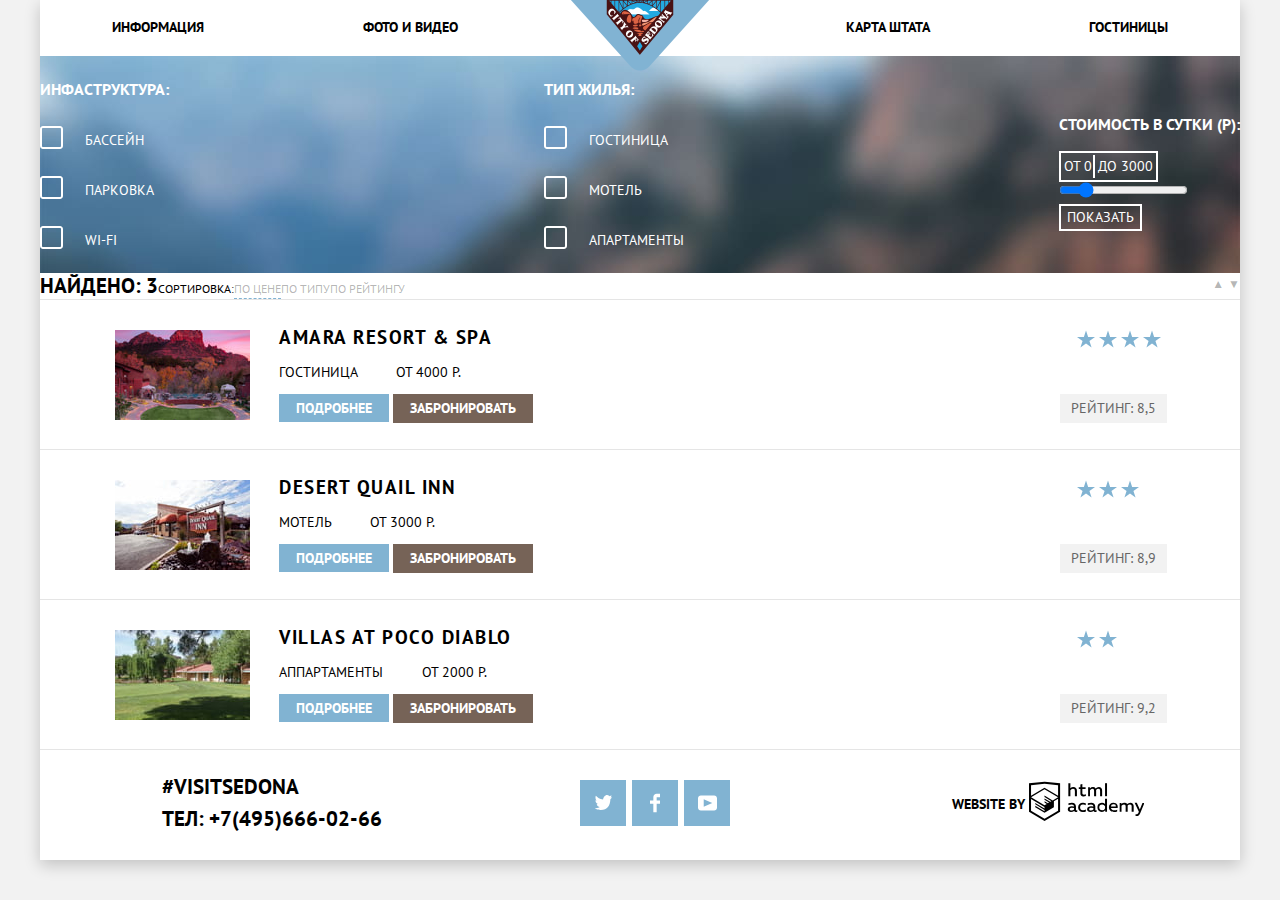
==== catalog.html @ 068abc6a "18. Личный проект: начинаем оформление декоративных элементов" ====
<!DOCTYPE html>
<html lang="ru">
  <head>
    <meta charset="utf-8">
    <title>Гостиницы города «Седона»</title>
    <link href="https://fonts.googleapis.com/css?family=PT+Sans:400,700&display=swap&subset=cyrillic" rel="stylesheet">
    <link rel="stylesheet" type="text/css" href="css/normalize.css" />
    <link rel="stylesheet" type="text/css" href="css/style.css" />
  </head>
  <body>
    <div class="white-background">
      <header class="main-header">
        <a class="logo-block" href="index.html">
          <img src="img/logo.png" width="140" height="71" alt="Логотип города «Седона»">
        </a>
        <nav class="main-navigation">
          <ul class="flex-block__between">
            <li><a href="#">Информация</a></li>
            <li><a href="#">Фото и видео</a></li>
            <li><a href="#">Карта штата</a></li>
            <li><a href="catalog.html">Гостиницы</a></li>
          </ul>
        </nav>
      </header>
      <main>
        <h1 class="visually-hidden">Гостиницы города «Седона»</h1>

        <section>
          <h2 class="visually-hidden">Фильтр товаров</h2>
          <form class="filter" action="#" method="post">
            <div>
              <p class="filter__title">Инфаструктура:</p>
              <input id="pool" type="checkbox" name="Бассейн" value="Бассейн"><label for="pool">Бассейн</label>
              <input id="parking" type="checkbox" name="Парковка" value="Парковка"><label for="parking">Парковка</label>
              <input id="wiFi" type="checkbox" name="wi-fi" value="wi-fi"><label for="wiFi">wi-fi</label>
            </div>
            <div>
              <p class="filter__title">Тип жилья:</p>
              <input id="hotel" type="checkbox" name="Гостиница" value="Гостиница"><label for="hotel">Гостиница</label>
              <input id="motel" type="checkbox" name="Мотель" value="Мотель"><label for="motel">Мотель</label>
              <input id="apartment" type="checkbox" name="Апартаменты" value="Апартаменты"><label for="apartment">Апартаменты</label>
            </div>
            <div>
              <p class="filter__title">Стоимость в сутки (р):</p>
              <table class="filter__price">
                <tr>
                  <td>от 0</td>
                  <td>до 3000</td>
                </tr>
              </table>
              <div>
                <input type="range" min="0" max="3000" step="100" value="500">
              </div>
              <button class="button button-transparent" type="button">Показать</button>
            </div>
          </form>
          <div class="sorting">
            <div class="sorting__found-block">
              <div class="sorting__found">Найдено: <span>3</span></div>
              <div class="sorting__title">Сортировка:</div>
              <a href="#">По цене</a>
              <a href="#">По типу</a>
              <a href="#">По рейтингу</a>
            </div>
            <div>
              <a href="#" title="по возрастанию">▲</a>
              <a href="#" title="по убыванию">▼</a>
            </div>
          </div>
        </section>

        <section class="hotel-list-block">
          <h2 class="visually-hidden">Список гостиниц</h2>
          <ul class="hotel-list">
            <li>
              <div class="hotel-list__about">
                <img src="img\amara-resort.jpg" width="135" height="90" alt="Amara Resort & Spa" />
                <div>
                  <a class="hotel-list__title" href="#">
                    <h3>Amara Resort & Spa</h3>
                  </a>
                  <p class="hotel-list__text">
                    Гостиница <span>от 4000 р.</span>
                  </p>
                  <a class="button button-blue button-more-details" href="#">Подробнее</a>
                  <button class="button button-booking" type="button">Забронировать</button>
                </div>
              </div>
              <div>
                <div class="block-stars">
                  <img src="img\star.svg" width="18" height="18" alt="star" />
                  <img src="img\star.svg" width="18" height="18" alt="star" />
                  <img src="img\star.svg" width="18" height="18" alt="star" />
                  <img src="img\star.svg" width="18" height="18" alt="star" />
                </div>
                <p class="hotel-list__rating">Рейтинг: <span>8,5</span></p>
              </div>
            </li>
            <li>
              <div class="hotel-list__about">
                <img src="img\desert-quail.jpg" width="135" height="90" alt="Desert Quail Inn" />
                <div>
                  <a class="hotel-list__title" href="#">
                    <h3>Desert Quail Inn</h3>
                  </a>
                  <p class="hotel-list__text">
                    Мотель
                    <span>от 3000 р.</span>
                  </p>
                  <a class="button button-blue button-more-details" href="#">Подробнее</a>
                  <button class="button button-booking" type="button">Забронировать</button>
                </div>
              </div>
              <div>
                <div class="block-stars">
                  <img src="img\star.svg" width="18" height="18" alt="star" />
                  <img src="img\star.svg" width="18" height="18" alt="star" />
                  <img src="img\star.svg" width="18" height="18" alt="star" />
                </div>
                <p class="hotel-list__rating">Рейтинг: <span>8,9</span></p>
              </div>
            </li>
            <li>
              <div class="hotel-list__about">
                <img src="img\villas-at-poco.jpg" width="135" height="90" alt="Villas at Poco Diablo" />
                <div>
                  <a class="hotel-list__title" href="#">
                    <h3>Villas at Poco Diablo</h3>
                  </a>
                  <p class="hotel-list__text">
                    Аппартаменты <span>от 2000 р.</span>
                  </p>
                  <a class="button button-blue button-more-details" href="#">Подробнее</a>
                  <button class="button button-booking" type="button">Забронировать</button>
                </div>
              </div>
              <div>
                <div class="block-stars">
                  <img src="img\star.svg" width="18" height="18" alt="star" />
                  <img src="img\star.svg" width="18" height="18" alt="star" />
                </div>
                <p class="hotel-list__rating">Рейтинг: <span>9,2</span></p>
              </div>
            </li>
          </ul>
        </section>
      </main>

      <footer class="main-footer">
        <div class="footer__block-phone">
          <p class="footer__hashtag">#visitsedona</p>
          <p class="footer__phone">
            Тел: <a title="Телефон" href="tel:+74956660266">+7(495)666-02-66</a>
          </p>
        </div>
        <div class="social">
          <ul>
            <li class="twitter"><a href="#"><img src="img\twitter.svg" width="17" height="15" alt="twitter" /></a></li>
            <li class="fb"><a href="#"><img src="img\facebook.svg" width="12" height="22" alt="facebook" /></a></li>
            <li class="youtube"><a href="#"><img src="img\youtube.svg" width="20" height="16" alt="youtube" /></a></li>
          </ul>
        </div>
        <p class="make">
          Website by
          <a href="https://htmlacademy.ru">
            <svg width="115" height="41" alt="Логотип htmlacademy" id="Layer_1" data-name="Layer 1" xmlns="http://www.w3.org/2000/svg" viewBox="0 0 113 39">
              <title>logo_name</title>
              <path d="M401.93,351.51a2.07,2.07,0,0,0,.58-0.11v1.4a3.41,3.41,0,0,1-1.24.22,1.75,1.75,0,0,1-1.75-1,5.08,5.08,0,0,1-3.3,1.13c-1.59,0-3.06-.87-3.06-2.68,0-2.24,2.08-2.93,3.9-2.93a11.63,11.63,0,0,1,2.28.26v-0.31c0-1.09-.8-1.86-2.3-1.86a7.79,7.79,0,0,0-3.15.67v-1.79a10.72,10.72,0,0,1,3.35-.58c2.48,0,4,1.18,4,3.83v3.14A0.57,0.57,0,0,0,401.93,351.51Zm-6.76-1.19a1.42,1.42,0,0,0,1.64,1.29,3.56,3.56,0,0,0,2.53-1V349.1a10.21,10.21,0,0,0-1.9-.22C396.34,348.89,395.17,349.23,395.17,350.33Z" transform="translate(-355.09 -323.29)" fill="#000" />
              <path d="M408.15,343.91a5.29,5.29,0,0,1,2.7.67v1.79a4.28,4.28,0,0,0-2.42-.73,2.89,2.89,0,1,0,0,5.76,5.26,5.26,0,0,0,2.55-.67v1.8a6.58,6.58,0,0,1-2.9.6,4.42,4.42,0,0,1-4.72-4.54A4.54,4.54,0,0,1,408.15,343.91Z" transform="translate(-355.09 -323.29)" fill="#000" />
              <path d="M420.93,351.51a2.07,2.07,0,0,0,.58-0.11v1.4a3.41,3.41,0,0,1-1.24.22,1.75,1.75,0,0,1-1.75-1,5.08,5.08,0,0,1-3.3,1.13c-1.59,0-3.06-.87-3.06-2.68,0-2.24,2.08-2.93,3.9-2.93a11.63,11.63,0,0,1,2.28.26v-0.31c0-1.09-.8-1.86-2.3-1.86a7.79,7.79,0,0,0-3.15.67v-1.79a10.72,10.72,0,0,1,3.35-.58c2.48,0,4,1.18,4,3.83v3.14A0.57,0.57,0,0,0,420.93,351.51Zm-6.76-1.19a1.42,1.42,0,0,0,1.64,1.29,3.56,3.56,0,0,0,2.53-1V349.1a10.21,10.21,0,0,0-1.9-.22C415.33,348.89,414.17,349.23,414.17,350.33Z" transform="translate(-355.09 -323.29)" fill="#000" />
              <path d="M431.76,340.14V352.9H430v-1.39a4.07,4.07,0,0,1-3.35,1.62,4.62,4.62,0,0,1,0-9.22,4,4,0,0,1,3.15,1.37v-5.14h2ZM427,345.62a2.9,2.9,0,0,0,0,5.8,3,3,0,0,0,2.79-1.84v-2.13A3.06,3.06,0,0,0,427,345.62Z" transform="translate(-355.09 -323.29)" fill="#000" />
              <path d="M438.08,343.91c3.48,0,4.68,2.81,4.12,5.34h-6.58c0.22,1.57,1.75,2.22,3.35,2.22a6.41,6.41,0,0,0,2.77-.62v1.68a7.5,7.5,0,0,1-3.14.6c-2.68,0-5-1.53-5-4.61A4.39,4.39,0,0,1,438.08,343.91Zm0.09,1.62a2.39,2.39,0,0,0-2.57,2.26h4.85A2.06,2.06,0,0,0,438.17,345.53Z" transform="translate(-355.09 -323.29)" fill="#000" />
              <path d="M444.19,352.9v-8.75h1.73v1.09a4,4,0,0,1,2.92-1.33,3,3,0,0,1,2.73,1.4,4.33,4.33,0,0,1,3.06-1.4,3.21,3.21,0,0,1,3.32,3.52v5.47h-2v-5.41a1.67,1.67,0,0,0-1.73-1.84,2.94,2.94,0,0,0-2.17,1.18c0,0.2,0,.4,0,0.6v5.47h-2v-5.41a1.67,1.67,0,0,0-1.73-1.84,3.11,3.11,0,0,0-2.32,1.35v5.91h-2Z" transform="translate(-355.09 -323.29)" fill="#000" />
              <path d="M466.56,344.15h2l-4.1,9.93c-0.95,2.28-2.19,3-3.52,3a5,5,0,0,1-1.15-.15v-1.66a3,3,0,0,0,.89.13c0.95,0,1.66-.67,2.17-2l0.18-.44-4.16-8.82H461l3,6.6Z" transform="translate(-355.09 -323.29)" fill="#000" />
              <path d="M395.75,324.82v5a4,4,0,0,1,2.83-1.2,3.41,3.41,0,0,1,3.61,3.57v5.41h-2v-5.16a1.9,1.9,0,0,0-2-2.1,3.08,3.08,0,0,0-2.44,1.46v5.8h-2V324.82h2Z" transform="translate(-355.09 -323.29)" fill="#000" />
              <path d="M407.52,325.71v3.12h3.17v1.71h-3.17v4c0,1.15.53,1.53,1.66,1.53a4.71,4.71,0,0,0,1.77-.35v1.68a7.14,7.14,0,0,1-2.35.38,2.68,2.68,0,0,1-3-2.88v-4.38H404v-1.71h1.57v-2.64Z" transform="translate(-355.09 -323.29)" fill="#000" />
              <path d="M413.19,337.58v-8.75h1.73v1.09a4,4,0,0,1,2.92-1.33,3,3,0,0,1,2.73,1.4,4.33,4.33,0,0,1,3.06-1.4,3.21,3.21,0,0,1,3.32,3.52v5.47h-2v-5.41a1.67,1.67,0,0,0-1.73-1.84,2.94,2.94,0,0,0-2.17,1.18c0,0.2,0,.4,0,0.6v5.47h-2v-5.41a1.67,1.67,0,0,0-1.73-1.84,3.11,3.11,0,0,0-2.32,1.35v5.91h-2Z" transform="translate(-355.09 -323.29)" fill="#000" />
              <rect x="74.72" y="1.52" width="1.95" height="12.76" fill="#000" />
              <path d="M370.53,323.31l-0.16,0-15.28,1.6v28L370.37,362l15.28-9.09v-28Zm13.12,28.45-13.28,7.9-13.28-7.9V340.28l13.22,7.87,0,1.43-9.07-5.4v1.38l9.11,5.47,0,1.46-9.1-5.42v1.38l9.11,5.47h0l9.19-5.5v-1.39h0v-4.52l4.1-2.45v11.67Zm0-13.16L380,340.74h0l-1.68,1-8-4.76v1.38l6.84,4.07-0.06,0-0.15.09-1,.57-5.64-3.36v1.38l4.45,2.65-1.05.7,0,0-3.36-2v1.38l2.21,1.3-2.25,1.35-13.16-7.82,13.17-7.92h0Zm0-1.39-13.35-7.87h0l-13.2,7.86v-10.5l13.28-1.39,13.28,1.39v10.51Z" transform="translate(-355.09 -323.29)" fill="#000" />
            </svg>
          </a>
        </p>
      </footer>
      </div>
  </body>
</html>
---- css/style.css ----
body {
  margin: 0;
  padding: 0;
  font-family: 'PT Sans', Arial, sans-serif;
  font-size: 14px;
  line-height: 21px;
  font-weight: bold;
  color: #000;
  text-transform: uppercase;
  background-color: #f2f2f2;
  position: relative;
}

a {
text-decoration: none;
}

.main-header {
  background-color: #fff;
  position: relative;
  z-index: 1;
}

.white-background {
  max-width: 1200px;
  margin: 0px auto;
  background-color: #fff;
  box-shadow: 0px 5px 15px 0 rgba(0, 1, 1, 0.2);
}

.visually-hidden {
position: absolute;
clip: rect(1px 1px 1px 1px); /* IE6, IE7 */
clip: rect(1px, 1px, 1px, 1px);
padding: 0;
border: 0;
height: 1px;
width: 1px;
overflow: hidden;
}

.clear {
  clear: both;
}

.button {
font: inherit;
text-align: center;
color: #fff;
vertical-align: middle;
text-transform: uppercase;
background-color: #766357;
border: none;
font-weight: bold;
}

.button:hover {
background-color: #604e43;
cursor: pointer;
}

.button:focus,
.button:active {
  background-color: #503e33;
  color: #857871;
  outline: none;
}

.button-blue {
background-color: #81b3d2;
}

.button-blue:hover {
background-color: #669ec0;
}

.button-blue:focus,
.button-blue:active {
background-color: #5496bd;
color: #7aadcb;
}

.button-transparent {
  font-weight: normal;
  background-color: transparent;
  color: #fff;
  border: solid 2px #ffffff;
}

  .button-transparent:hover,
  .button-transparent:focus,
  .button-transparent:active {
    background-color: #fff;
    color: #000;
  }

.button-big {
font-size: 21px;
line-height: 26px;
}

.button-more-details {
  padding: 5px 17px;
}

.button-booking {
  padding: 4px 17px;
}
/*навигаия по сайту*/
.logo-block {
  position: absolute;
  top: 0;
  left: 0;
  right: 0;
  margin: 0 auto;
  display: block;
  max-width: 140px;
}
.main-navigation {
font-size: inherit;
line-height: 26px;
background-color: #fff;
}

  .main-navigation ul {
    list-style: none;
    margin: 0;
    padding: 0;
  }

    .main-navigation ul li:nth-child(2) {
      padding-right: 230px;
    }

  .main-navigation a {
    color: #000;
    padding: 14px 72px 16px;
    display: block;
  }

.main-navigation a:hover {
color: #81b3d2;
}

.main-navigation a:focus {
  color: #b2b2b2;
  outline: none;
}

/*блок шапка-заголовок*/
.greeting-header {
  background-color: #81b3d3;
  background-image: url("../img/background.jpg");
  background-position: top center;
  background-repeat: no-repeat;
  max-width: 1200px;
  height: 507px;
  background-size: cover;
  display: flex;
  align-items: center;
  justify-content: center;
  flex-wrap: wrap;
  position: relative;
}
  .greeting-header:after {
    content: '';
    background-image: url("../img/polygon.png");
    background-position: bottom center;
    background-repeat: no-repeat;
    width: 1202px;
    height: 60px;
    background-size: contain;
    bottom: -1px;
    position: absolute;
  }


/*преимущества*/
.advantages h2 {
  text-align: center;
  font-size: inherit;
  line-height: 26px;
  font-weight: normal;
  margin: 27px auto 51px;
  letter-spacing: 0.1px;
}

.advantages__text {
  text-align: center;
  font-size: 21px;
  line-height: 26px;
  max-width: 440px;
  margin: 61px auto 0;
  letter-spacing: 0.11px;
}

.advantages-block {
  line-height: 21px;
  text-align: center;
  color: #fff;
  font-family: inherit;
}

.flex-block__center {
  display: flex;
  justify-content: center;
  flex-wrap: wrap;
  align-items: stretch;
}

.flex-block__between {
  display: flex;
  justify-content: space-between;
  flex-wrap: wrap;
  align-items: stretch;
}

.blue-back {
  max-width: 400px;
  width: 100%;
  background-color: #81b3d2;
  color: #fff;
  display: flex;
  align-items: center;
  justify-content: center;
  flex-direction: column;
  flex-wrap: wrap;
}

.grey-back {
  max-width: 400px;
  width: 100%;
  background-color: #eee;
  color: #000;
}

.white-back {
  max-width: 400px;
  width: 100%;
  background-color: #fff;
  color: #000;
}

  .advantages-block h3 {
    font-size: 21px;
  }

.advantages-block p {
  font-size: 14px;
  font-weight: normal;
}

/*поиск гостиницы*/
.hotel-search {
  background-color: #fff;
}

.hotel-search__form-block {
  max-width: 568px;
  margin: 0 auto;
}

  .hotel-search__form-block button {
    width: 100%;
    padding: 30px 0;
  }

  .hotel-search__subtitle {
    font-size: 30px;
    line-height: 36px;
    text-align: center;
    margin: 50px auto 0;
  }

.hotel-search__text {
  font-size: inherit;
  line-height: 23px;
  text-align: center;
  font-weight: normal;
  margin: 25px auto 48px;
}

.hotel-search__form {
  background-color: #fff;
  max-width: 458px;
  margin: auto;
  padding: 54px 55px;
  box-shadow: 0px 7px 15px 0 rgba(0, 1, 1, 0.15);
}

  .hotel-search__form p {
    display: flex;
    flex-wrap: wrap;
    justify-content: space-between;
    align-content: center;
    margin: 0 0 28px;
  }

.hotel-search__form p:nth-child(3) {
  margin-bottom: 53px;
}

    .hotel-search__form button {
      padding: 17px 0;
    }

  .hotel-search__form input {
    background-color: #f2f2f2;
    border: solid 2px #f2f2f2;
    margin-left: 21px;
    height: 34px;
    font-size: 14px;
    font-weight: bold;
    line-height: 26px;
    padding-left: 13px;
  }

  .hotel-search__form p:nth-child(2) label,
  .hotel-search__form p:first-child label {
    width: 100%;
    position: relative;
    letter-spacing: 0.1px;
  }

    .hotel-search__form p:nth-child(2) label:after,
    .hotel-search__form p:first-child label:after {
      content: '';
      position: absolute;
      top: 9px;
      right: 9px;
      width: 22px;
      height: 21px;
      background-image: url(../img/calendar.svg);
      background-repeat: no-repeat;
      color: transparent;
    }

  .hotel-search__form p:nth-child(2) input,
  .hotel-search__form p:first-child input {
    width: calc(100% - 131px);
  }



.hotel-search__form p:nth-child(3) input {
  max-width: 100px;
  margin-left: 38px;
}

  .hotel-search__form p:nth-child(3) label:nth-child(2) input {
    margin-left: 25px;
  }

  .hotel-search__form input:hover {
    background-color: #ebebeb;
    border: solid 2px #ebebeb;
  }

  .hotel-search__form input:focus,
  .hotel-search__form input:active {
    background-color: #fff;
    border: solid 2px #e5e5e5;
    outline: none;
  }


/*footer*/
.main-footer {
  background-color: rgba(255,255,255,0.9);
  display: flex;
  justify-content: space-around;
  align-items: center;
  flex-wrap: wrap;
  min-height: 110px;
}

.main-footer__index {
  position: absolute;
  left: 0;
  right: 0;
  width: 100%;
  max-width: 1200px;
  margin: 0 auto;
  bottom: 0;
}

.main-footer__catalog {
  min-height: 122px;
}


.footer__hashtag {
  margin: -4px 0 6px 26px;
}

.footer__block-phone {
  font-size: 21px;
  line-height: 26px;
}

.footer__phone {
  margin: 0 0 0 26px;
}

  .footer__phone a {
    color: #000;
  }

.footer__phone a:hover {
  color: #81b3d2;
}

.footer__phone a:focus,
.footer__phone a:active {
  color: #bdbbbc;
  outline: none;
}

.social {
  margin-top: 0;
  padding-right: 30px;
}

  .social ul {
    margin: 0;
    padding: 0;
    display: flex;
    justify-content: space-between;
    align-items: center;
    flex-wrap: wrap;
  }

.social li {
  width: 46px;
  height: 46px;
  background: #81b3d2;
  margin-bottom: 5px;
  margin-left: 6px;
  list-style-type: none;
}

  .social li a {
    display: flex;
    justify-content: center;
    height: 100%;
    align-items: center;
  }

.social li:hover {
  background-color: #669ec0;
}

.social li:focus,
.social li:active {
  background-color: #5496bd;
  outline: none;
}

.social li:focus img,
.social li:active img{
  opacity: 0.3;
}

.social .twitter img {
  max-width: 18px;
}

.social .fb img {
max-width: 10px;
}

.social .youtube img {
max-width: 19px;
}

.make {
  font-size: inherit;
  line-height: 26px;
  text-align: center;
  margin-top: 14px;
}

.make a {
vertical-align: middle;
}

.make a:hover svg {
  fill: #81b3d2;
}

.make a:focus svg,
.make a:active svg {
  fill: #bdbbbc;
}

.make svg path,
.make svg rect{
  fill: inherit;
}

/*--------------------------------------*/
/*Каталог*/
.filter {
  background-color: #709cc3;
  background-image: url("../img/filter-background.jpg");
  background-repeat: no-repeat;
  color: #fff;
  display: flex;
  justify-content: space-between;
  align-items: center;
  flex-wrap: wrap;
  min-height: 217px;
}

  .filter__title {
    font-size: 16px;
    line-height: 21px;
  }

.filter__price {
  border: solid 2px #ffffff;
  font-weight: normal;
}

  .filter__price td:first-child {
    border-right: solid 2px #ffffff;
  }

.filter input[type="checkbox"] {
  display: none;
}

.filter label {
  font-size: 14px;
  line-height: 21px;
  font-weight: normal;
  cursor: default;
  padding: 10px 0;
  vertical-align: middle;
  display: block;
}

  .filter label:before {
    content: "";
    color: #fff;
    display: inline-block;
    margin-right: 15px;
    position: relative;
    width: 30px;
    height: 30px;
    border: none;
    vertical-align: middle;
    background-image: url(../img/checkbox-off.svg);
    background-repeat: no-repeat;
  }

.filter input:checked + label:before {
  background-image: url(../img/checkbox-on.svg);
  background-repeat: no-repeat;
}

.filter input:disabled + label:before {
  background-image: url(../img/checkbox-off-disable.svg);
  background-repeat: no-repeat;
}

.filter input:disabled:checked + label:before {
  background-image: url(../img/checkbox-on-disable.svg);
  background-repeat: no-repeat;
}

.sorting {
  display: flex;
  justify-content: space-between;
  flex-wrap: wrap;
}

.sorting__found-block {
  display: flex;
  flex-wrap: wrap;
  align-items: baseline;
}

.sorting__found {
  font-size: 21px;
  line-height: 26px;
  color: #000;
}

.sorting__title {
  font-size: 12px;
  line-height: 18px;
  color: #000;
  font-weight: normal;
}

.sorting a {
  color: rgba(0, 0, 0, 0.3);
  font-size: 12px;
  line-height: 18px;
  font-weight: normal;
  border-bottom: 1px dashed #81b3d2;
}

  .sorting a:last-child,
  .sorting a:nth-last-child(2) {
    border-bottom: none;
  }

  .sorting a:active {
    color: #81b3d2;
    border: none;
  }

  .sorting a:hover {
    color: #81b3d2;
    border-bottom: 1px dashed #81b3d2;
  }

  .sorting a:last-child:hover,
  .sorting a:nth-last-child(2):hover {
    border-bottom: none;
    color: #000;
  }

  .sorting a:last-child:focus,
  .sorting a:nth-last-child(2):focus,
  .sorting a:last-child:active,
  .sorting a:nth-last-child(2):active {
    border-bottom: none;
    color: #81b3d2;
  }

  .sorting a:focus {
    color: #000;
    border: none;
  }

.hotel-list {
  padding: 0;
  margin: 0;
}

  .hotel-list li {
    border-bottom: 1px solid #e5e5e5;
    list-style: none;
    display: flex;
    justify-content: space-between;
    flex-wrap: wrap;
    padding: 10px 73px 26px 75px;
  }

  .hotel-list li:first-child {
    border-top: 1px solid #e5e5e5;
  }

.hotel-list__title {
  font-size: 16px;
  line-height: 16px;
  color: #000;
  display: block;
  letter-spacing: 1.5px;
}

.hotel-list__title:hover {
  color: #81b3d2;
}

  .hotel-list__title:focus,
  .hotel-list__title:active {
    color: rgba(0, 0, 0, 0.3);
    outline: none;
  }

.hotel-list__about {
  display: flex;
  align-items: center;
  justify-content: space-between;
  flex-wrap: wrap;
}

  .hotel-list__about img {
    margin-top: 16px;
  }

  .hotel-list__about div {
    margin-left: 29px;
  }

  .hotel-list__text {
    font-size: 14px;
    line-height: 16px;
    font-weight: normal;
  }
    .hotel-list__text span {
      margin-left: 35px;
    }

.hotel-list__rating {
  color: #666;
  font-size: inherit;
  line-height: inherit;
  text-align: center;
  background-color: #f2f2f2;
  max-width: 110px;
  margin-top: 40px;
  margin-bottom: 0;
  padding: 4px 11px;
  font-weight: normal;
}

.block-stars {
  margin-top: 20px;
  margin-left: 17px;
}
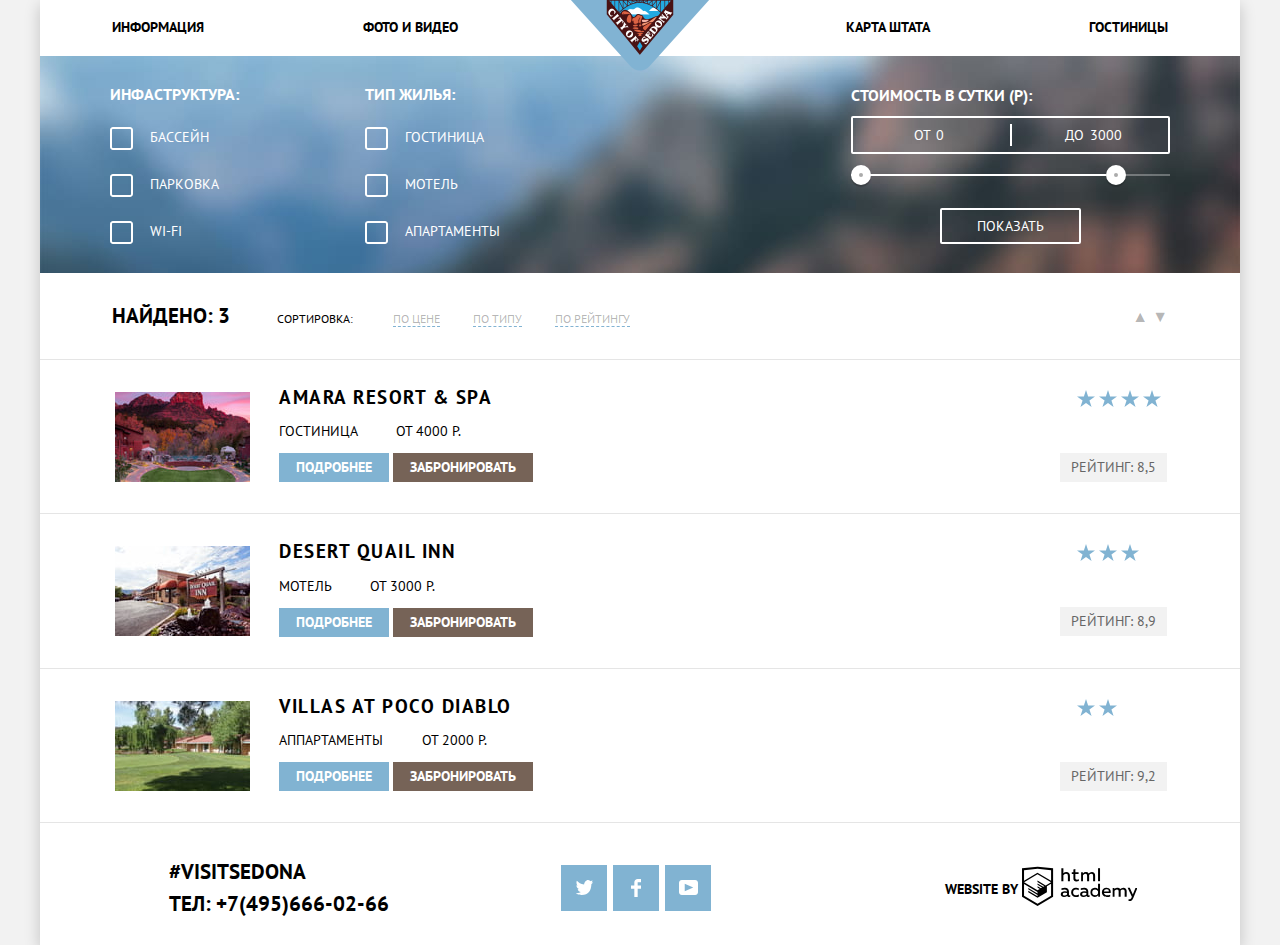
==== commit 07f6c077: "Личный проект: продолжаем оформление декоративных элементов" ====
--- a/catalog.html
+++ b/catalog.html
@@ -28,41 +28,45 @@
         <section>
           <h2 class="visually-hidden">Фильтр товаров</h2>
           <form class="filter" action="#" method="post">
-            <div>
-              <p class="filter__title">Инфаструктура:</p>
-              <input id="pool" type="checkbox" name="Бассейн" value="Бассейн"><label for="pool">Бассейн</label>
-              <input id="parking" type="checkbox" name="Парковка" value="Парковка"><label for="parking">Парковка</label>
-              <input id="wiFi" type="checkbox" name="wi-fi" value="wi-fi"><label for="wiFi">wi-fi</label>
+            <div class="filter__item">
+              <div>
+                <p class="filter__item_title">Инфаструктура:</p>
+                <input id="pool" type="checkbox" name="Бассейн" value="Бассейн"><label for="pool">Бассейн</label>
+                <input id="parking" type="checkbox" name="Парковка" value="Парковка"><label for="parking">Парковка</label>
+                <input id="wiFi" type="checkbox" name="wi-fi" value="wi-fi"><label for="wiFi">wi-fi</label>
+              </div>
+              <div>
+                <p class="filter__item_title">Тип жилья:</p>
+                <input id="hotel" type="checkbox" name="Гостиница" value="Гостиница"><label for="hotel">Гостиница</label>
+                <input id="motel" type="checkbox" name="Мотель" value="Мотель"><label for="motel">Мотель</label>
+                <input id="apartment" type="checkbox" name="Апартаменты" value="Апартаменты"><label for="apartment">Апартаменты</label>
+              </div>
             </div>
-            <div>
-              <p class="filter__title">Тип жилья:</p>
-              <input id="hotel" type="checkbox" name="Гостиница" value="Гостиница"><label for="hotel">Гостиница</label>
-              <input id="motel" type="checkbox" name="Мотель" value="Мотель"><label for="motel">Мотель</label>
-              <input id="apartment" type="checkbox" name="Апартаменты" value="Апартаменты"><label for="apartment">Апартаменты</label>
-            </div>
-            <div>
-              <p class="filter__title">Стоимость в сутки (р):</p>
-              <table class="filter__price">
-                <tr>
-                  <td>от 0</td>
-                  <td>до 3000</td>
-                </tr>
-              </table>
-              <div>
-                <input type="range" min="0" max="3000" step="100" value="500">
+            <div class="filter__item">
+              <p class="filter__item_title">Стоимость в сутки (р):</p>
+              <div class="price-controls">
+                <label class="min-price">от <input type="number" name="min-price" value="0" min="0" max="2999"></label>
+                <label class="max-price">до <input type="number" name="max-price" value="3000" min="1" max="3000"></label>
               </div>
-              <button class="button button-transparent" type="button">Показать</button>
+              <div class="range-controls">
+                <div class="scale">
+                  <div class="bar"></div>
+                </div>
+                <div class="range-toggle range-toggle-min"></div>
+                <div class="range-toggle range-toggle-max"></div>
+              </div>
+              <button class="button button-transparent" type="submit">Показать</button>
             </div>
           </form>
           <div class="sorting">
-            <div class="sorting__found-block">
-              <div class="sorting__found">Найдено: <span>3</span></div>
-              <div class="sorting__title">Сортировка:</div>
+            <div class="found-block">
+              <div class="found-block__found">Найдено: <span>3</span></div>
+              <div class="found-block__title">Сортировка:</div>
               <a href="#">По цене</a>
               <a href="#">По типу</a>
               <a href="#">По рейтингу</a>
             </div>
-            <div>
+            <div class="arrow-block">
               <a href="#" title="по возрастанию">▲</a>
               <a href="#" title="по убыванию">▼</a>
             </div>
--- a/css/style.css
+++ b/css/style.css
@@ -15,6 +15,11 @@
 text-decoration: none;
 }
 
+img {
+  max-width: 100%;
+  height: auto;
+}
+
 .main-header {
   background-color: #fff;
   position: relative;
@@ -43,15 +48,50 @@
   clear: both;
 }
 
+input {
+  overflow: hidden;
+}
+
+/*убираем стандартные стрелки input[type="number"]*/
+
+input[type="number"]::-webkit-outer-spin-button,
+input[type="number"]::-webkit-inner-spin-button,
+input[type="date"]::-webkit-outer-spin-button,
+input[type="date"]::-webkit-inner-spin-button {
+  -webkit-appearance: none;
+  margin: 0;
+}
+
+input[type="number"],
+input[type="date"] {
+  -moz-appearance: textfield;
+}
+
+  input[type="number"]:hover,
+  input[type="number"]:focus,
+  input[type="date"]:hover,
+  input[type="date"]:focus {
+    -moz-appearance: number-input;
+    -moz-appearance: date-input;
+  }
+
+input[type=number]::-webkit-inner-spin-button,
+input[type=number]::-webkit-outer-spin-button,
+input[type=date]::-webkit-inner-spin-button,
+input[type=date]::-webkit-outer-spin-button {
+  -webkit-appearance: none;
+  margin: 0;
+}
+
 .button {
-font: inherit;
-text-align: center;
-color: #fff;
-vertical-align: middle;
-text-transform: uppercase;
-background-color: #766357;
-border: none;
-font-weight: bold;
+  font: inherit;
+  text-align: center;
+  color: #fff;
+  vertical-align: middle;
+  text-transform: uppercase;
+  background-color: #766357;
+  border: none;
+  font-weight: bold;
 }
 
 .button:hover {
@@ -85,6 +125,13 @@
   background-color: transparent;
   color: #fff;
   border: solid 2px #ffffff;
+  display: block;
+  margin: 0 auto;
+  padding: 6px 35px;
+  font-size: 14px;
+  line-height: 20px;
+  border-radius: 2px;
+  cursor: pointer;
 }
 
   .button-transparent:hover,
@@ -100,11 +147,16 @@
 }
 
 .button-more-details {
-  padding: 5px 17px;
+  padding: 4px 17px;
+  display: inline-block;
+  margin-bottom: 5px;
+  vertical-align: top;
+  max-width: 700px;
 }
 
 .button-booking {
   padding: 4px 17px;
+  max-width: 700px;
 }
 /*навигаия по сайту*/
 .logo-block {
@@ -201,18 +253,30 @@
   font-family: inherit;
 }
 
-.flex-block__center {
-  display: flex;
-  justify-content: center;
-  flex-wrap: wrap;
-  align-items: stretch;
-}
+.advantages-block__white-back {
+  padding: 60px 0 80px;
+}
+
+  .flex-block__center {
+    display: flex;
+    justify-content: center;
+    flex-wrap: wrap;
+    align-items: stretch;
+  }
 
 .flex-block__between {
   display: flex;
   justify-content: space-between;
   flex-wrap: wrap;
   align-items: stretch;
+}
+
+
+.advantages-block h3 {
+  font-size: 21px;
+  line-height: 21px;
+  max-width: 151px;
+  margin: 0 auto;
 }
 
 .blue-back {
@@ -232,6 +296,20 @@
   width: 100%;
   background-color: #eee;
   color: #000;
+  padding: 47px 0 57px;
+}
+
+
+.advantages-block.grey-back p {
+  max-width: 261px;
+}
+
+  .grey-back h3 {
+    margin-bottom: 25px;
+  }
+
+.advantages-block.grey-back > p:nth-child(2) {
+  margin-bottom: 20px;
 }
 
 .white-back {
@@ -241,13 +319,29 @@
   color: #000;
 }
 
-  .advantages-block h3 {
-    font-size: 21px;
-  }
-
-.advantages-block p {
-  font-size: 14px;
-  font-weight: normal;
+  .white-back h3 {
+    margin: 25px auto;
+  }
+
+  .blue-back h3 {
+    margin-bottom: 25px;
+    margin-top: -13px;
+  }
+
+.blue-back p:nth-child(1) {
+  margin-bottom: 18px;
+}
+
+  .advantages-block p {
+    font-size: 14px;
+    font-weight: normal;
+    max-width: 305px;
+    margin: 0 auto;
+  }
+
+
+.block-about .block-about__number {
+  margin-bottom: 18px;
 }
 
 /*поиск гостиницы*/
@@ -258,6 +352,7 @@
 .hotel-search__form-block {
   max-width: 568px;
   margin: 0 auto;
+  position: relative;
 }
 
   .hotel-search__form-block button {
@@ -283,9 +378,15 @@
 .hotel-search__form {
   background-color: #fff;
   max-width: 458px;
-  margin: auto;
+  margin: 0 auto;
   padding: 54px 55px;
   box-shadow: 0px 7px 15px 0 rgba(0, 1, 1, 0.15);
+  position: absolute;
+  left: 0;
+  right: 0;
+  top: 86px;
+  transition: 0.5s all;
+  display: none;
 }
 
   .hotel-search__form p {
@@ -293,16 +394,16 @@
     flex-wrap: wrap;
     justify-content: space-between;
     align-content: center;
-    margin: 0 0 28px;
-  }
-
-.hotel-search__form p:nth-child(3) {
-  margin-bottom: 53px;
-}
-
-    .hotel-search__form button {
-      padding: 17px 0;
-    }
+    margin: 0 0 29px;
+  }
+
+  .hotel-search__form .guests {
+    margin-bottom: 53px;
+  }
+
+  .hotel-search__form button {
+  padding: 17px 0;
+}
 
   .hotel-search__form input {
     background-color: #f2f2f2;
@@ -320,6 +421,10 @@
     width: 100%;
     position: relative;
     letter-spacing: 0.1px;
+    display: flex;
+    flex-wrap: wrap;
+    justify-content: space-between;
+    align-items: center;
   }
 
     .hotel-search__form p:nth-child(2) label:after,
@@ -337,18 +442,10 @@
 
   .hotel-search__form p:nth-child(2) input,
   .hotel-search__form p:first-child input {
-    width: calc(100% - 131px);
-  }
-
-
-
-.hotel-search__form p:nth-child(3) input {
-  max-width: 100px;
-  margin-left: 38px;
-}
-
-  .hotel-search__form p:nth-child(3) label:nth-child(2) input {
-    margin-left: 25px;
+    padding-right: 30px;
+    width: 100%;
+    max-width: 297px;
+    pointer-events: none;
   }
 
   .hotel-search__form input:hover {
@@ -363,6 +460,46 @@
     outline: none;
   }
 
+
+.guests label {
+  position: relative;
+}
+
+.minus,
+.plus {
+  position: absolute;
+  font-size: 27px;
+  color: #a9a9a9;
+}
+
+.minus {
+  font-size: 21px;
+  top: 7px;
+  right: 85px;
+}
+
+.plus {
+  top: 8px;
+  right: 7px;
+}
+
+  .minus:hover,
+  .plus:hover {
+    cursor: pointer;
+  }
+
+  .guests input {
+    max-width: 112px;
+    margin-left: 38px;
+    text-align: center;
+    padding: 0 30px;
+    box-sizing: border-box;
+    height: 38px;
+  }
+
+.guests label:nth-child(2) input {
+  margin-left: 25px;
+}
 
 /*footer*/
 .main-footer {
@@ -372,6 +509,7 @@
   align-items: center;
   flex-wrap: wrap;
   min-height: 110px;
+  padding: 12px 20px 0 20px;
 }
 
 .main-footer__index {
@@ -382,6 +520,8 @@
   max-width: 1200px;
   margin: 0 auto;
   bottom: 0;
+  padding: 0;
+  min-height: 126px;
 }
 
 .main-footer__catalog {
@@ -418,7 +558,8 @@
 
 .social {
   margin-top: 0;
-  padding-right: 30px;
+  padding-right: 67px;
+  max-width: 160px;
 }
 
   .social ul {
@@ -510,61 +651,155 @@
   align-items: center;
   flex-wrap: wrap;
   min-height: 217px;
-}
-
-  .filter__title {
+  padding: 0 70px;
+}
+
+.filter__item:first-child {
+  display: flex;
+  justify-content: space-between;
+  align-items: center;
+  flex-wrap: wrap;
+  min-width: 390px;
+}
+
+.filter__item:last-child {
+  min-width: 319px;
+}
+
+  .filter__item:last-child .filter__item_title {
+    margin: 0 0 10px;
+  }
+
+  .filter__item_title {
     font-size: 16px;
     line-height: 21px;
-  }
-
-.filter__price {
-  border: solid 2px #ffffff;
-  font-weight: normal;
-}
-
-  .filter__price td:first-child {
-    border-right: solid 2px #ffffff;
-  }
-
-.filter input[type="checkbox"] {
+    margin: 22px 0;
+  }
+
+.price-controls {
+  position: relative;
+  height: 34px;
+  margin-bottom: 20px;
+  font-size: 0;
+  border: solid 2px #fff;
+  border-radius: 2px;
+}
+
+  .price-controls::after {
+    content: "";
+    position: absolute;
+    top: 50%;
+    left: 50%;
+    width: 2px;
+    height: 22px;
+    background: #ffffff;
+    transform: translate(-50%, -50%);
+  }
+
+  .price-controls label {
+    display: inline-block;
+    font-size: 14px;
+    line-height: 33px;
+    vertical-align: top;
+    cursor: pointer;
+    font-weight: normal;
+  }
+
+  .price-controls .min-price,
+  .price-controls .max-price {
+    width: 90px;
+    padding-left: 61px;
+  }
+
+  .price-controls input {
+    width: 50px;
+    margin: 0;
+    color: inherit;
+    font: inherit;
+    background: none;
+    border: none;
+  }
+
+.range-controls {
+  position: relative;
+  margin-bottom: 32px;
+}
+
+  .range-controls .scale {
+    height: 2px;
+    background: rgba(255, 255, 255, 0.3);
+  }
+
+  .range-controls .bar {
+    width: 80%;
+    height: 2px;
+    background: #ffffff;
+  }
+
+.range-toggle {
+  position: absolute;
+  top: -9px;
+  width: 4px;
+  height: 4px;
+  background: #ababab;
+  border: 8px solid #ffffff;
+  border-radius: 50%;
+  box-shadow: 0 2px 1px 0 rgba(0, 1, 1, 0.2);
+  cursor: pointer;
+}
+
+  .range-toggle:hover {
+    background: #1c4f80;
+  }
+
+.range-toggle-min {
+  left: 0;
+}
+
+.range-toggle-max {
+  left: 80%;
+}
+
+
+.filter .filter__item:first-child input[type="checkbox"] {
   display: none;
 }
 
-.filter label {
+.filter .filter__item:first-child label {
   font-size: 14px;
   line-height: 21px;
   font-weight: normal;
   cursor: default;
-  padding: 10px 0;
+  padding: 0 0 22px 0;
   vertical-align: middle;
   display: block;
 }
 
-  .filter label:before {
+  .filter .filter__item:first-child label:before {
     content: "";
     color: #fff;
     display: inline-block;
     margin-right: 15px;
     position: relative;
-    width: 30px;
-    height: 30px;
+    width: 25px;
+    height: 25px;
     border: none;
-    vertical-align: middle;
+    vertical-align: top;
     background-image: url(../img/checkbox-off.svg);
     background-repeat: no-repeat;
   }
 
-.filter input:checked + label:before {
+.filter .filter__item:first-child input:checked + label:before {
   background-image: url(../img/checkbox-on.svg);
   background-repeat: no-repeat;
 }
 
-.filter input:disabled + label:before {
+.filter .filter__item:first-child input:disabled + label:before {
   background-image: url(../img/checkbox-off-disable.svg);
   background-repeat: no-repeat;
 }
 
-.filter input:disabled:checked + label:before {
+.filter .filter__item:first-child input:disabled:checked + label:before {
   background-image: url(../img/checkbox-on-disable.svg);
   background-repeat: no-repeat;
 }
@@ -573,68 +808,69 @@
   display: flex;
   justify-content: space-between;
   flex-wrap: wrap;
-}
-
-.sorting__found-block {
+  padding: 30px 72px;
+}
+
+.found-block {
   display: flex;
   flex-wrap: wrap;
   align-items: baseline;
 }
 
-.sorting__found {
+.found-block__found {
   font-size: 21px;
   line-height: 26px;
   color: #000;
-}
-
-.sorting__title {
+  margin-right: 47px;
+}
+
+.found-block__title {
   font-size: 12px;
   line-height: 18px;
   color: #000;
   font-weight: normal;
-}
-
-.sorting a {
+  margin-right: 40px;
+}
+
+.found-block a,
+.arrow-block a {
   color: rgba(0, 0, 0, 0.3);
   font-size: 12px;
-  line-height: 18px;
+  line-height: 14px;
   font-weight: normal;
+  margin-right: 33px;
   border-bottom: 1px dashed #81b3d2;
 }
 
-  .sorting a:last-child,
-  .sorting a:nth-last-child(2) {
+.arrow-block a {
+  font-size: 16px;
+  margin: 0;
+  display: inline-block;
+  vertical-align: sub;
+  border: none;
+}
+
+  .found-block a:focus,
+  .arrow-block a:active {
+    color: #81b3d2;
     border-bottom: none;
   }
 
-  .sorting a:active {
-    color: #81b3d2;
-    border: none;
-  }
-
-  .sorting a:hover {
-    color: #81b3d2;
-    border-bottom: 1px dashed #81b3d2;
-  }
-
-  .sorting a:last-child:hover,
-  .sorting a:nth-last-child(2):hover {
-    border-bottom: none;
-    color: #000;
-  }
-
-  .sorting a:last-child:focus,
-  .sorting a:nth-last-child(2):focus,
-  .sorting a:last-child:active,
-  .sorting a:nth-last-child(2):active {
-    border-bottom: none;
-    color: #81b3d2;
-  }
-
-  .sorting a:focus {
-    color: #000;
-    border: none;
-  }
+.found-block a:hover {
+  color: #81b3d2;
+  border-bottom: 1px dashed #81b3d2;
+}
+
+.arrow-block a:hover,
+.found-block a:active {
+  border-bottom: none;
+  color: #000;
+}
+
+.arrow-block a:focus,
+.arrow-block a:active {
+  color: #81b3d2;
+}
 
 .hotel-list {
   padding: 0;
@@ -685,6 +921,7 @@
 
   .hotel-list__about div {
     margin-left: 29px;
+    max-width: 700px;
   }
 
   .hotel-list__text {
@@ -709,7 +946,16 @@
   font-weight: normal;
 }
 
+.block-rating {
+  max-width: 125px;
+}
+
 .block-stars {
   margin-top: 20px;
   margin-left: 17px;
 }
+
+/*стили для js*/
+.open {
+  display: block;
+}
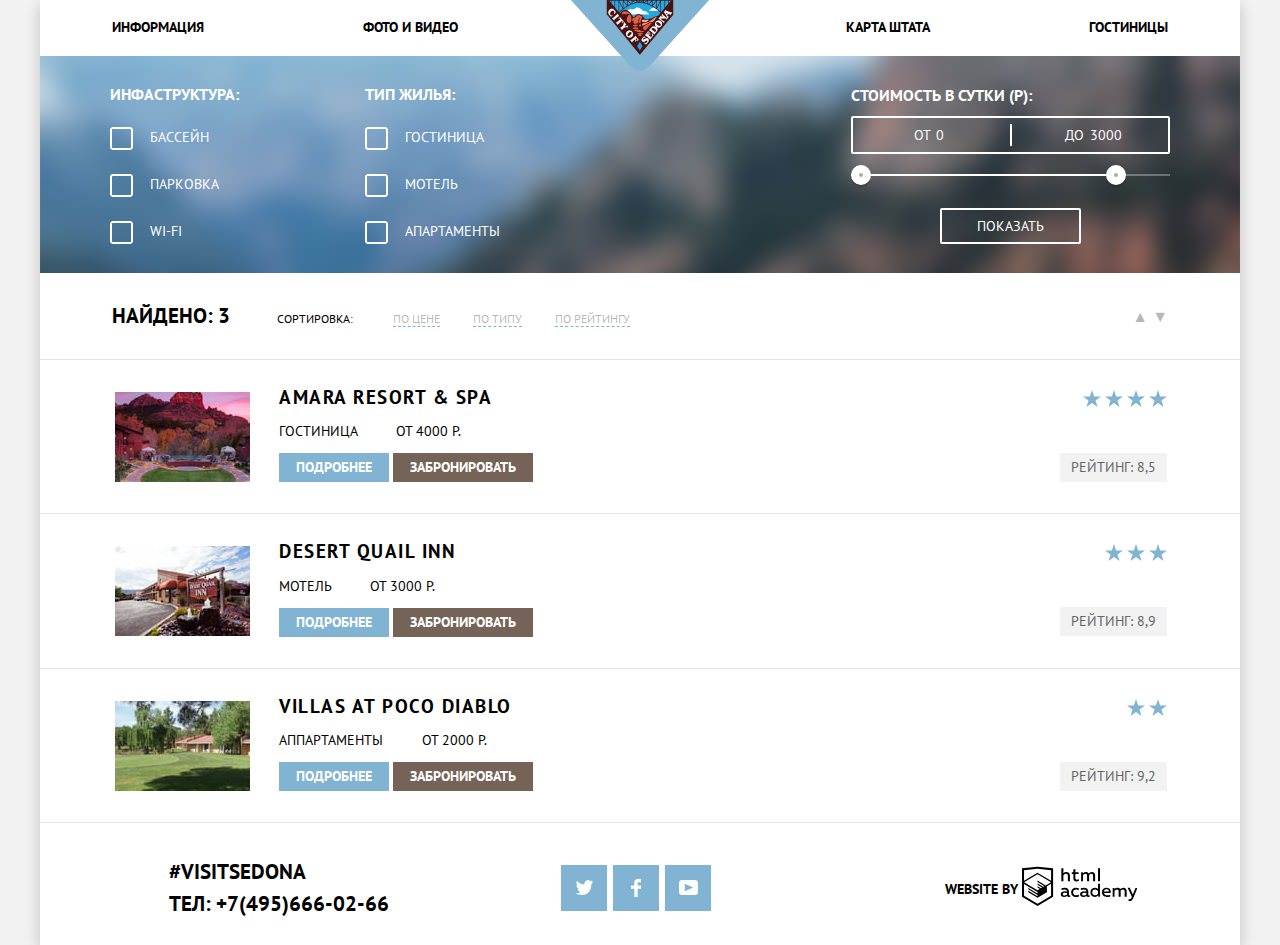
==== commit 335f7eb3: "звезды расположены правее" ====
--- a/catalog.html
+++ b/catalog.html
@@ -90,7 +90,7 @@
                   <button class="button button-booking" type="button">Забронировать</button>
                 </div>
               </div>
-              <div>
+              <div class="block-rating">
                 <div class="block-stars">
                   <img src="img\star.svg" width="18" height="18" alt="star" />
                   <img src="img\star.svg" width="18" height="18" alt="star" />
@@ -115,7 +115,7 @@
                   <button class="button button-booking" type="button">Забронировать</button>
                 </div>
               </div>
-              <div>
+              <div class="block-rating">
                 <div class="block-stars">
                   <img src="img\star.svg" width="18" height="18" alt="star" />
                   <img src="img\star.svg" width="18" height="18" alt="star" />
@@ -138,7 +138,7 @@
                   <button class="button button-booking" type="button">Забронировать</button>
                 </div>
               </div>
-              <div>
+              <div class="block-rating">
                 <div class="block-stars">
                   <img src="img\star.svg" width="18" height="18" alt="star" />
                   <img src="img\star.svg" width="18" height="18" alt="star" />
--- a/css/style.css
+++ b/css/style.css
@@ -948,11 +948,13 @@
 
 .block-rating {
   max-width: 125px;
+  display: flex;
+  flex-flow: column;
 }
 
 .block-stars {
   margin-top: 20px;
-  margin-left: 17px;
+  margin-left: auto;
 }
 
 /*стили для js*/
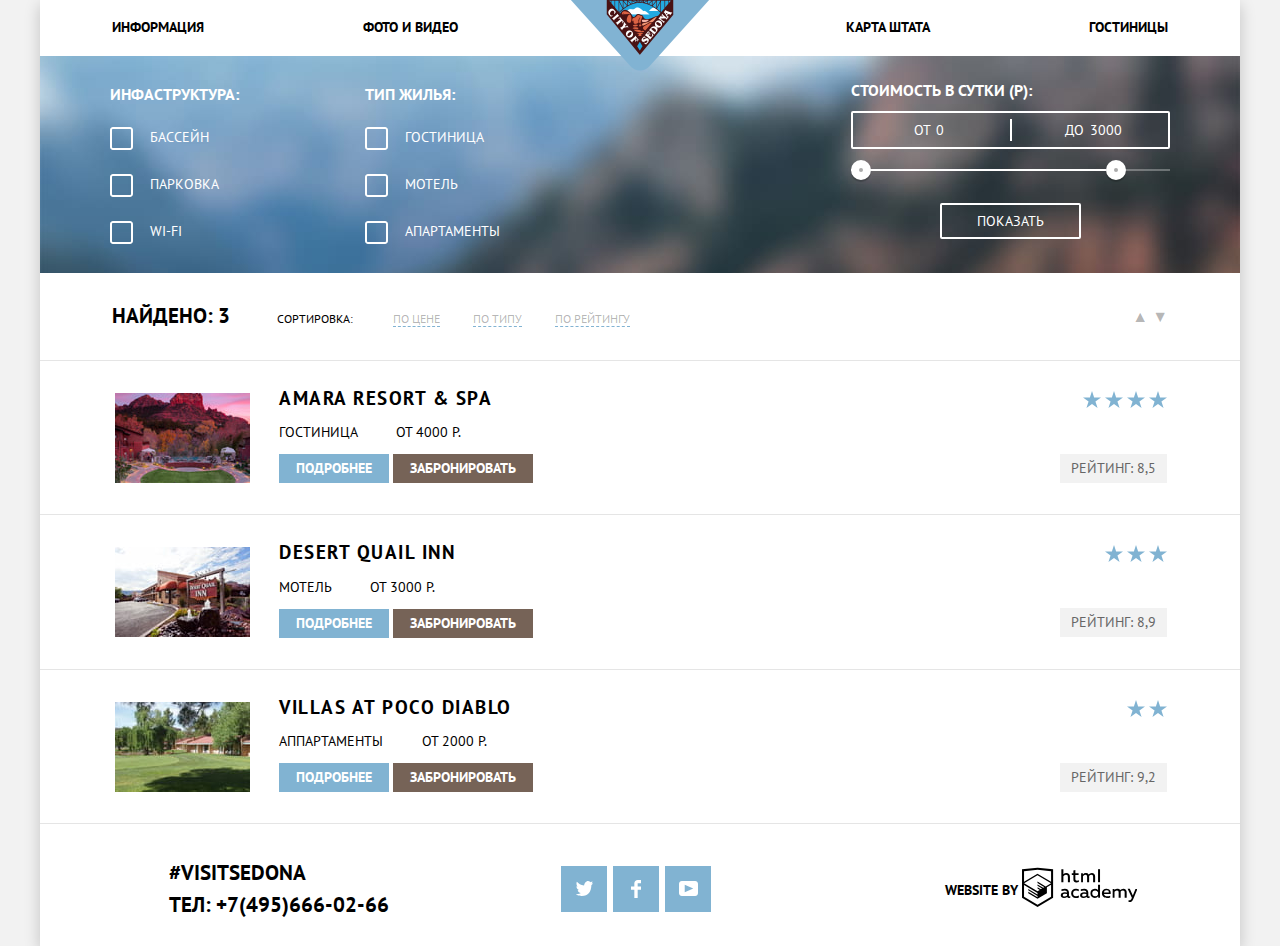
==== commit 225f3601: "проверка в валидаторе и в браузерах" ====
--- a/catalog.html
+++ b/catalog.html
@@ -78,7 +78,7 @@
           <ul class="hotel-list">
             <li>
               <div class="hotel-list__about">
-                <img src="img\amara-resort.jpg" width="135" height="90" alt="Amara Resort & Spa" />
+                <img src="img/amara-resort.jpg" width="135" height="90" alt="Amara Resort & Spa" />
                 <div>
                   <a class="hotel-list__title" href="#">
                     <h3>Amara Resort & Spa</h3>
@@ -92,17 +92,17 @@
               </div>
               <div class="block-rating">
                 <div class="block-stars">
-                  <img src="img\star.svg" width="18" height="18" alt="star" />
-                  <img src="img\star.svg" width="18" height="18" alt="star" />
-                  <img src="img\star.svg" width="18" height="18" alt="star" />
-                  <img src="img\star.svg" width="18" height="18" alt="star" />
+                  <img src="img/star.svg" width="18" height="18" alt="star" />
+                  <img src="img/star.svg" width="18" height="18" alt="star" />
+                  <img src="img/star.svg" width="18" height="18" alt="star" />
+                  <img src="img/star.svg" width="18" height="18" alt="star" />
                 </div>
                 <p class="hotel-list__rating">Рейтинг: <span>8,5</span></p>
               </div>
             </li>
             <li>
               <div class="hotel-list__about">
-                <img src="img\desert-quail.jpg" width="135" height="90" alt="Desert Quail Inn" />
+                <img src="img/desert-quail.jpg" width="135" height="90" alt="Desert Quail Inn" />
                 <div>
                   <a class="hotel-list__title" href="#">
                     <h3>Desert Quail Inn</h3>
@@ -117,16 +117,16 @@
               </div>
               <div class="block-rating">
                 <div class="block-stars">
-                  <img src="img\star.svg" width="18" height="18" alt="star" />
-                  <img src="img\star.svg" width="18" height="18" alt="star" />
-                  <img src="img\star.svg" width="18" height="18" alt="star" />
+                  <img src="img/star.svg" width="18" height="18" alt="star" />
+                  <img src="img/star.svg" width="18" height="18" alt="star" />
+                  <img src="img/star.svg" width="18" height="18" alt="star" />
                 </div>
                 <p class="hotel-list__rating">Рейтинг: <span>8,9</span></p>
               </div>
             </li>
             <li>
               <div class="hotel-list__about">
-                <img src="img\villas-at-poco.jpg" width="135" height="90" alt="Villas at Poco Diablo" />
+                <img src="img/villas-at-poco.jpg" width="135" height="90" alt="Villas at Poco Diablo" />
                 <div>
                   <a class="hotel-list__title" href="#">
                     <h3>Villas at Poco Diablo</h3>
@@ -140,8 +140,8 @@
               </div>
               <div class="block-rating">
                 <div class="block-stars">
-                  <img src="img\star.svg" width="18" height="18" alt="star" />
-                  <img src="img\star.svg" width="18" height="18" alt="star" />
+                  <img src="img/star.svg" width="18" height="18" alt="star" />
+                  <img src="img/star.svg" width="18" height="18" alt="star" />
                 </div>
                 <p class="hotel-list__rating">Рейтинг: <span>9,2</span></p>
               </div>
@@ -159,15 +159,15 @@
         </div>
         <div class="social">
           <ul>
-            <li class="twitter"><a href="#"><img src="img\twitter.svg" width="17" height="15" alt="twitter" /></a></li>
-            <li class="fb"><a href="#"><img src="img\facebook.svg" width="12" height="22" alt="facebook" /></a></li>
-            <li class="youtube"><a href="#"><img src="img\youtube.svg" width="20" height="16" alt="youtube" /></a></li>
+            <li class="twitter"><a href="#"><img src="img/twitter.svg" width="17" height="15" alt="twitter" /></a></li>
+            <li class="fb"><a href="#"><img src="img/facebook.svg" width="12" height="22" alt="facebook" /></a></li>
+            <li class="youtube"><a href="#"><img src="img/youtube.svg" width="20" height="16" alt="youtube" /></a></li>
           </ul>
         </div>
         <p class="make">
-          Website by
+          <span>Website by</span>
           <a href="https://htmlacademy.ru">
-            <svg width="115" height="41" alt="Логотип htmlacademy" id="Layer_1" data-name="Layer 1" xmlns="http://www.w3.org/2000/svg" viewBox="0 0 113 39">
+            <svg width="115" height="41" id="Layer_1" data-name="Layer 1" xmlns="http://www.w3.org/2000/svg" viewBox="0 0 113 39">
               <title>logo_name</title>
               <path d="M401.93,351.51a2.07,2.07,0,0,0,.58-0.11v1.4a3.41,3.41,0,0,1-1.24.22,1.75,1.75,0,0,1-1.75-1,5.08,5.08,0,0,1-3.3,1.13c-1.59,0-3.06-.87-3.06-2.68,0-2.24,2.08-2.93,3.9-2.93a11.63,11.63,0,0,1,2.28.26v-0.31c0-1.09-.8-1.86-2.3-1.86a7.79,7.79,0,0,0-3.15.67v-1.79a10.72,10.72,0,0,1,3.35-.58c2.48,0,4,1.18,4,3.83v3.14A0.57,0.57,0,0,0,401.93,351.51Zm-6.76-1.19a1.42,1.42,0,0,0,1.64,1.29,3.56,3.56,0,0,0,2.53-1V349.1a10.21,10.21,0,0,0-1.9-.22C396.34,348.89,395.17,349.23,395.17,350.33Z" transform="translate(-355.09 -323.29)" fill="#000" />
               <path d="M408.15,343.91a5.29,5.29,0,0,1,2.7.67v1.79a4.28,4.28,0,0,0-2.42-.73,2.89,2.89,0,1,0,0,5.76,5.26,5.26,0,0,0,2.55-.67v1.8a6.58,6.58,0,0,1-2.9.6,4.42,4.42,0,0,1-4.72-4.54A4.54,4.54,0,0,1,408.15,343.91Z" transform="translate(-355.09 -323.29)" fill="#000" />
@@ -185,6 +185,7 @@
           </a>
         </p>
       </footer>
-      </div>
+    </div>
+    <script src="js/scripts.js"></script>
   </body>
 </html>
--- a/css/style.css
+++ b/css/style.css
@@ -126,7 +126,7 @@
   color: #fff;
   border: solid 2px #ffffff;
   display: block;
-  margin: 0 auto;
+  margin: 0 auto 10px;
   padding: 6px 35px;
   font-size: 14px;
   line-height: 20px;
@@ -253,10 +253,6 @@
   font-family: inherit;
 }
 
-.advantages-block__white-back {
-  padding: 60px 0 80px;
-}
-
   .flex-block__center {
     display: flex;
     justify-content: center;
@@ -289,6 +285,7 @@
   justify-content: center;
   flex-direction: column;
   flex-wrap: wrap;
+  padding: 33px 0 50px;
 }
 
 .grey-back {
@@ -317,6 +314,7 @@
   width: 100%;
   background-color: #fff;
   color: #000;
+  padding: 60px 0 80px;
 }
 
   .white-back h3 {
@@ -325,7 +323,6 @@
 
   .blue-back h3 {
     margin-bottom: 25px;
-    margin-top: -13px;
   }
 
 .blue-back p:nth-child(1) {
@@ -387,6 +384,7 @@
   top: 86px;
   transition: 0.5s all;
   display: none;
+  z-index: 1;
 }
 
   .hotel-search__form p {
@@ -446,6 +444,7 @@
     width: 100%;
     max-width: 297px;
     pointer-events: none;
+    text-transform: uppercase;
   }
 
   .hotel-search__form input:hover {
@@ -536,6 +535,7 @@
 .footer__block-phone {
   font-size: 21px;
   line-height: 26px;
+  max-width: 300px;
 }
 
 .footer__phone {
@@ -619,6 +619,7 @@
   line-height: 26px;
   text-align: center;
   margin-top: 14px;
+  max-width: 220px;
 }
 
 .make a {
@@ -808,13 +809,14 @@
   display: flex;
   justify-content: space-between;
   flex-wrap: wrap;
-  padding: 30px 72px;
+  padding: 30px 72px 28px;
 }
 
 .found-block {
   display: flex;
   flex-wrap: wrap;
   align-items: baseline;
+  max-width: 1000px;
 }
 
 .found-block__found {
@@ -840,6 +842,7 @@
   font-weight: normal;
   margin-right: 33px;
   border-bottom: 1px dashed #81b3d2;
+  margin-bottom: 5px;
 }
 
 .arrow-block a {
@@ -913,10 +916,13 @@
   align-items: center;
   justify-content: space-between;
   flex-wrap: wrap;
+  max-width: 890px;
 }
 
   .hotel-list__about img {
     margin-top: 16px;
+    max-width: 135px;
+    max-height: 90px;
   }
 
   .hotel-list__about div {
@@ -961,3 +967,34 @@
 .open {
   display: block;
 }
+
+
+/*стили для IE 11*/
+@media all and (-ms-high-contrast: none), (-ms-high-contrast: active) {
+  .logo-block {
+    margin-left: -70px;
+    left: 50%;
+  }
+
+  .greeting-header::after {
+    left: -1.33px;
+  }
+
+  .price-controls label {
+    line-height: 28px;
+  }
+
+  .make {
+    display: flex;
+    flex-wrap: wrap;
+    align-items: center;
+  }
+
+  .make span {
+    margin-right: 10px;
+  }
+
+  .main-footer {
+    height: 110px;
+  }
+}
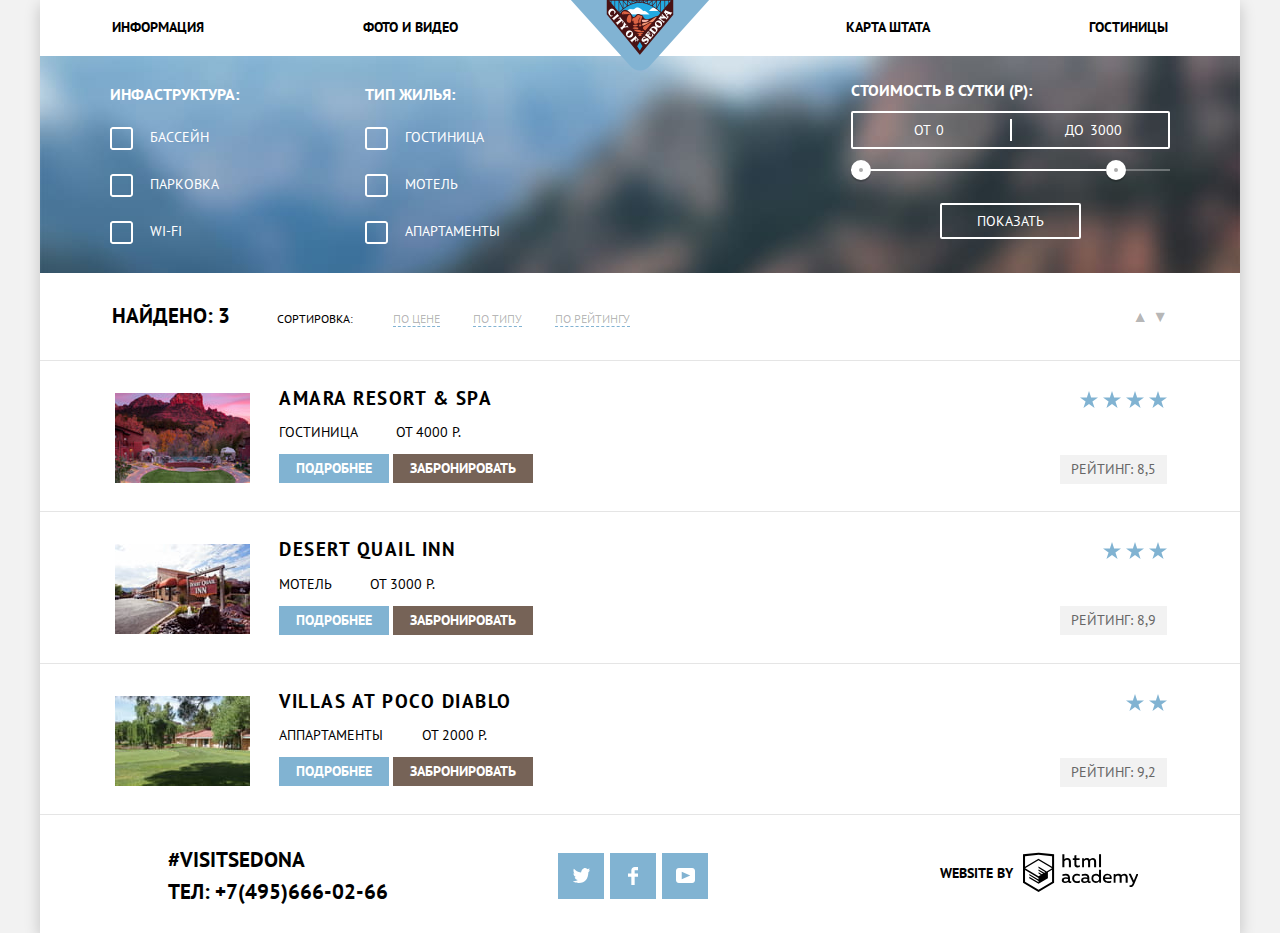
==== commit e2e31a89: "min js and css" ====
--- a/catalog.html
+++ b/catalog.html
@@ -5,7 +5,7 @@
     <title>Гостиницы города «Седона»</title>
     <link href="https://fonts.googleapis.com/css?family=PT+Sans:400,700&display=swap&subset=cyrillic" rel="stylesheet">
     <link rel="stylesheet" type="text/css" href="css/normalize.css" />
-    <link rel="stylesheet" type="text/css" href="css/style.css" />
+    <link rel="stylesheet" type="text/css" href="css/style.min.css" />
   </head>
   <body>
     <div class="white-background">
@@ -186,6 +186,6 @@
         </p>
       </footer>
     </div>
-    <script src="js/scripts.js"></script>
+    <script src="js/scripts.min.js"></script>
   </body>
 </html>
--- a/css/style.min.css
+++ b/css/style.min.css
@@ -0,0 +1 @@
+@keyframes bounce{0%{transform:translateY(-85px)}to{transform:translateY(0)}}body{margin:0;padding:0;font-family:'PT Sans',Arial,sans-serif;font-size:14px;line-height:21px;font-weight:700;color:#000;text-transform:uppercase;background-color:#f2f2f2;position:relative}a{text-decoration:none}img{max-width:100%;height:auto}.main-header{background-color:#fff;position:relative;z-index:1}.white-background{max-width:1200px;margin:0 auto;background-color:#fff;box-shadow:0 5px 15px 0 rgba(0,1,1,.2)}.visually-hidden{position:absolute;clip:rect(1px 1px 1px 1px);clip:rect(1px,1px,1px,1px);padding:0;border:0;height:1px;width:1px;overflow:hidden}.clear{clear:both}input{overflow:hidden}input[type=number]::-webkit-inner-spin-button,input[type=number]::-webkit-outer-spin-button{-webkit-appearance:none;margin:0}input[type=number]{-moz-appearance:textfield}input[type=number]:focus,input[type=number]:hover{-moz-appearance:date-input}.button{font:inherit;text-align:center;color:#fff;vertical-align:middle;text-transform:uppercase;background-color:#766357;border:0;font-weight:700}.button:hover{background-color:#604e43;cursor:pointer}.button:active,.button:focus{background-color:#503e33;color:#857871;outline:0}.button-blue{background-color:#81b3d2}.button-blue:hover,.social li:hover{background-color:#669ec0}.button-blue:active,.button-blue:focus{background-color:#5496bd;color:#7aadcb}.button-transparent{font-weight:400;background-color:transparent;color:#fff;border:solid 2px #fff;display:block;margin:0 auto 10px;padding:6px 35px;font-size:14px;line-height:20px;border-radius:2px;cursor:pointer}.button-transparent:active,.button-transparent:focus,.button-transparent:hover{background-color:#fff;color:#000}.button-big{font-size:21px;line-height:26px}.button-more-details{display:inline-block;margin-bottom:5px;vertical-align:top}.button-booking,.button-more-details{padding:4px 17px;max-width:700px}.logo-block{position:absolute;top:0;left:0;right:0;margin:0 auto;display:block;max-width:140px}.main-navigation{font-size:inherit;line-height:26px;background-color:#fff}.main-navigation ul{list-style:none;margin:0;padding:0}.main-navigation ul li:nth-child(2){padding-right:230px}.main-navigation a{color:#000;padding:14px 72px 16px;display:block}.main-navigation a:hover{color:#81b3d2}.main-navigation a:focus{color:#b2b2b2;outline:0}.greeting-header{background-color:#81b3d3;background-image:url(../img/background.jpg);background-position:top center;background-repeat:no-repeat;max-width:1200px;height:507px;background-size:cover;display:flex;align-items:center;justify-content:center;flex-wrap:wrap;position:relative}.greeting-header:after{content:'';background-image:url(../img/polygon.png);background-position:bottom center;background-repeat:no-repeat;width:1202px;height:60px;background-size:contain;bottom:-1px;position:absolute}.advantages h2,.advantages__text{text-align:center;line-height:26px}.advantages h2{font-size:inherit;font-weight:400;margin:27px auto 51px;letter-spacing:.1px}.advantages__text{font-size:21px;max-width:440px;margin:61px auto 0;letter-spacing:.11px}.advantages-block{line-height:21px;text-align:center;color:#fff;font-family:inherit}.flex-block__between,.flex-block__center{display:flex;justify-content:center;flex-wrap:wrap;align-items:stretch}.flex-block__between{justify-content:space-between}.advantages-block h3{font-size:21px;line-height:21px;max-width:151px;margin:0 auto}.blue-back,.grey-back{max-width:400px;width:100%}.blue-back{background-color:#81b3d2;color:#fff;display:flex;align-items:center;justify-content:center;flex-direction:column;flex-wrap:wrap;padding:33px 0 50px}.grey-back{background-color:#eee;color:#000;padding:47px 0 57px}.advantages-block.grey-back p{max-width:261px}.grey-back h3{margin-bottom:25px}.advantages-block.grey-back>p:nth-child(2){margin-bottom:20px}.white-back{max-width:400px;width:100%;background-color:#fff;color:#000;padding:60px 0 80px}.white-back h3{margin:25px auto}.blue-back h3{margin-bottom:25px}.blue-back p:nth-child(1){margin-bottom:18px}.advantages-block p{font-size:14px;font-weight:400;max-width:305px;margin:0 auto}.block-about .block-about__number{margin-bottom:18px}.hotel-search{background-color:#fff}.hotel-search__form-block{max-width:568px;margin:0 auto;position:relative}.hotel-search__form-block button{width:100%;padding:30px 0;z-index:5;position:relative}.hotel-search__subtitle{font-size:30px;line-height:36px;text-align:center;margin:50px auto 0}.hotel-search__text{font-size:inherit;line-height:23px;text-align:center;font-weight:400;margin:25px auto 48px}.hotel-search__form{background-color:#fff;max-width:458px;margin:0 auto;padding:54px 55px;box-shadow:0 7px 15px 0 rgba(0,1,1,.15);position:absolute;left:0;right:0;top:86px;display:none;z-index:4}.hotel-search__form p{display:flex;flex-wrap:wrap;justify-content:space-between;align-content:center;margin:0 0 29px}.hotel-search__form .guests{margin-bottom:53px}.hotel-search__form button{padding:17px 0}.hotel-search__form input{background-color:#f2f2f2;border:solid 2px #f2f2f2;margin-left:21px;height:34px;font-size:14px;font-weight:700;line-height:26px;padding-left:13px}.hotel-search__form p:first-child label,.hotel-search__form p:nth-child(2) label{width:100%;position:relative;letter-spacing:.1px;display:flex;flex-wrap:wrap;justify-content:space-between;align-items:center}.hotel-search__form p:first-child label:after,.hotel-search__form p:nth-child(2) label:after{content:'';position:absolute;top:9px;right:9px;width:22px;height:21px;background-image:url(../img/calendar.svg);background-repeat:no-repeat;color:transparent}.hotel-search__form p:first-child input,.hotel-search__form p:nth-child(2) input{padding-right:30px;width:100%;max-width:297px;pointer-events:none;text-transform:uppercase}.hotel-search__form input:hover{background-color:#ebebeb;border:solid 2px #ebebeb}.hotel-search__form input:active,.hotel-search__form input:focus{background-color:#fff;border:solid 2px #e5e5e5;outline:0}.guests label{position:relative}.minus,.plus{position:absolute;color:#a9a9a9}.plus{font-size:27px}.minus{font-size:21px;top:7px;right:85px}.plus{top:8px;right:7px}.minus:hover,.plus:hover{cursor:pointer}.guests input{max-width:112px;margin-left:38px;text-align:center;padding:0 30px;box-sizing:border-box;height:38px}.guests label:nth-child(2) input{margin-left:25px}.main-footer{background-color:rgba(255,255,255,.9);display:flex;justify-content:space-around;align-items:center;flex-wrap:wrap;min-height:110px;padding:8px 20px 0}.main-footer__index{position:absolute;left:0;right:0;width:100%;max-width:1200px;margin:0 auto;bottom:0;padding:0;min-height:126px;z-index:3}.map,.map iframe{position:relative}.map iframe{z-index:2;border:0}.map img{position:absolute;top:0;left:0;z-index:1;max-height:570px}.main-footer__catalog{min-height:122px}.footer__hashtag{margin:-4px 0 6px 26px}.footer__block-phone{font-size:21px;line-height:26px;max-width:300px}.footer__phone{margin:0 0 0 26px}.footer__phone a{color:#000}.footer__phone a:hover{color:#81b3d2}.footer__phone a:active,.footer__phone a:focus{color:#bdbbbc;outline:0}.social{margin-top:0;padding-right:67px;max-width:160px}.social li a,.social ul{display:flex;align-items:center}.social ul{margin:0;padding:0;justify-content:space-between;flex-wrap:wrap}.social li{width:46px;height:46px;background:#81b3d2;margin-bottom:5px;margin-left:6px;list-style-type:none}.social li a{justify-content:center;height:100%}.social li:active,.social li:focus{background-color:#5496bd;outline:0}.social li:active img,.social li:focus img{opacity:.3}.social .twitter img{max-width:18px}.social .fb img{max-width:10px}.social .youtube img{max-width:19px}.make{font-size:inherit;line-height:12px;text-align:center;max-width:220px;display:flex;flex-wrap:wrap;align-items:center;margin-top:4px}.make span{margin-right:10px}.make a{vertical-align:middle}.make a:hover svg{fill:#81b3d2}.make a:active svg,.make a:focus svg{fill:#bdbbbc}.make svg path,.make svg rect{fill:inherit}.filter{background-color:#709cc3;background-image:url(../img/filter-background.jpg);background-repeat:no-repeat;color:#fff;display:flex;justify-content:space-between;align-items:center;flex-wrap:wrap;min-height:217px;padding:0 70px}.filter__item:first-child{display:flex;justify-content:space-between;align-items:center;flex-wrap:wrap;min-width:390px}.filter__item:last-child{min-width:319px}.filter__item:last-child .filter__item_title{margin:0 0 10px}.filter__item_title{font-size:16px;line-height:21px;margin:22px 0}.price-controls{position:relative;height:34px;margin-bottom:20px;font-size:0;border:solid 2px #fff;border-radius:2px}.price-controls::after{content:"";position:absolute;top:50%;left:50%;width:2px;height:22px;background:#fff;transform:translate(-50%,-50%)}.price-controls label{display:inline-block;font-size:14px;line-height:33px;vertical-align:top;cursor:pointer;font-weight:400}.price-controls .max-price,.price-controls .min-price{width:90px;padding-left:61px}.price-controls input{width:50px;margin:0;color:inherit;font:inherit;background:0 0;border:0}.range-controls{position:relative;margin-bottom:32px}.range-controls .scale{height:2px;background:rgba(255,255,255,.3)}.range-controls .bar{width:80%;height:2px;background:#fff}.range-toggle{position:absolute;top:-9px;width:4px;height:4px;background:#ababab;border:8px solid #fff;border-radius:50%;box-shadow:0 2px 1px 0 rgba(0,1,1,.2);cursor:pointer}.range-toggle:hover{background:#1c4f80}.range-toggle-min{left:0}.range-toggle-max{left:80%}.filter .filter__item:first-child input[type=checkbox]{display:none}.filter .filter__item:first-child label{font-size:14px;line-height:21px;font-weight:400;cursor:default;padding:0 0 22px;vertical-align:middle;display:block}.filter .filter__item:first-child label:before{content:"";color:#fff;display:inline-block;margin-right:15px;position:relative;width:25px;height:25px;border:0;vertical-align:top;background-image:url(../img/checkbox-off.svg);background-repeat:no-repeat}.filter .filter__item:first-child input:checked+label:before{background-image:url(../img/checkbox-on.svg);background-repeat:no-repeat}.filter .filter__item:first-child input:disabled+label:before{background-image:url(../img/checkbox-off-disable.svg);background-repeat:no-repeat}.filter .filter__item:first-child input:disabled:checked+label:before{background-image:url(../img/checkbox-on-disable.svg);background-repeat:no-repeat}.found-block,.sorting{display:flex;flex-wrap:wrap}.sorting{justify-content:space-between;padding:30px 72px 28px}.found-block{align-items:baseline;max-width:1000px}.found-block__found{font-size:21px;line-height:26px;color:#000;margin-right:47px}.found-block__title{font-size:12px;line-height:18px;color:#000;font-weight:400;margin-right:40px}.arrow-block a,.found-block a{color:rgba(0,0,0,.3);line-height:14px;font-weight:400}.found-block a{font-size:12px;margin-right:33px;border-bottom:1px dashed #81b3d2;margin-bottom:5px}.arrow-block a{font-size:16px;margin:0;display:inline-block;vertical-align:sub;border:0}.found-block a:focus{color:#81b3d2;border-bottom:none}.arrow-block a:active{border-bottom:none}.found-block a:hover{color:#81b3d2;border-bottom:1px dashed #81b3d2}.arrow-block a:hover,.found-block a:active{border-bottom:none;color:#000}.arrow-block a:active,.arrow-block a:focus{color:#81b3d2}.hotel-list{padding:0;margin:0}.hotel-list li{border-bottom:1px solid #e5e5e5;list-style:none;display:flex;justify-content:space-between;flex-wrap:wrap;padding:10px 73px 23px 75px}.hotel-list li:first-child{border-top:1px solid #e5e5e5}.hotel-list__title{font-size:16px;line-height:16px;color:#000;display:block;letter-spacing:1.5px}.hotel-list__title:hover{color:#81b3d2}.hotel-list__title:active,.hotel-list__title:focus{color:rgba(0,0,0,.3);outline:0}.hotel-list__about{display:flex;align-items:center;justify-content:space-between;flex-wrap:wrap;max-width:890px}.hotel-list__about img{margin-top:16px;max-width:135px;max-height:90px}.hotel-list__about div{margin-left:29px;max-width:700px}.hotel-list__text{font-size:14px;line-height:16px;font-weight:400}.hotel-list__text span{margin-left:35px}.hotel-list__rating{color:#666;font-size:inherit;line-height:inherit;text-align:center;background-color:#f2f2f2;max-width:110px;margin-top:47px;margin-bottom:0;padding:4px 11px;font-weight:400}.block-rating{max-width:125px;display:flex;flex-flow:column}.block-stars{margin-top:20px;display:flex;justify-content:flex-end;flex-wrap:wrap}.block-stars img:not(:last-child){margin-right:5px}.open{display:block;animation:bounce .6s;-webkit-animation:bounce .6s}input.error{border-color:red}@media all and (-ms-high-contrast:none),(-ms-high-contrast:active){.logo-block{margin-left:-70px;left:50%}.greeting-header::after{left:-1.33px}.price-controls label{line-height:28px}.main-footer{height:110px}}
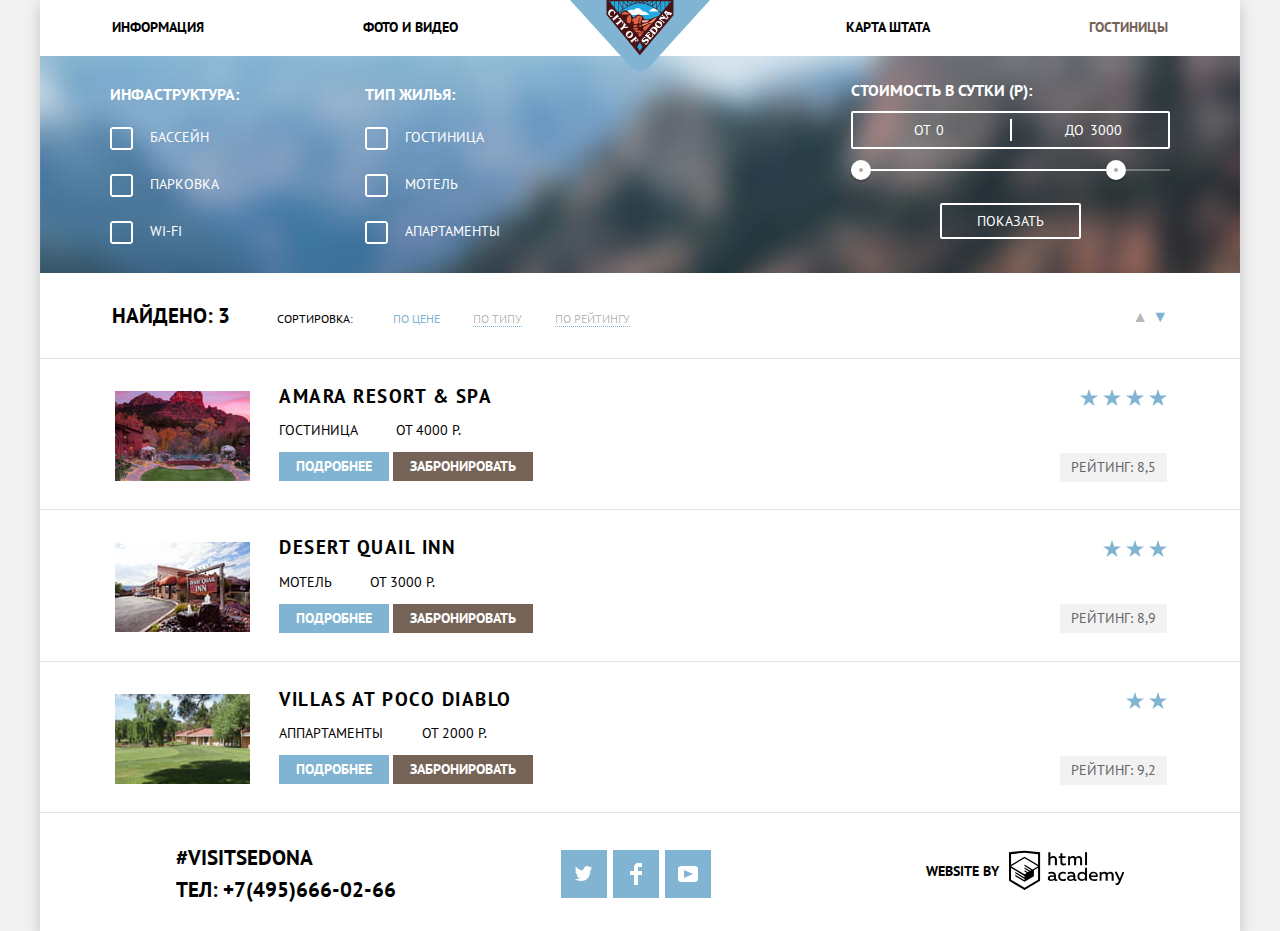
==== commit 3bce7d1a: "правки после попытки сдачи 1" ====
--- a/catalog.html
+++ b/catalog.html
@@ -5,20 +5,20 @@
     <title>Гостиницы города «Седона»</title>
     <link href="https://fonts.googleapis.com/css?family=PT+Sans:400,700&display=swap&subset=cyrillic" rel="stylesheet">
     <link rel="stylesheet" type="text/css" href="css/normalize.css" />
-    <link rel="stylesheet" type="text/css" href="css/style.min.css" />
+    <link rel="stylesheet" type="text/css" href="css/style.css" />
   </head>
   <body>
     <div class="white-background">
       <header class="main-header">
         <a class="logo-block" href="index.html">
-          <img src="img/logo.png" width="140" height="71" alt="Логотип города «Седона»">
+          <img src="img/logo.svg" width="140" height="71" alt="Логотип города «Седона»">
         </a>
         <nav class="main-navigation">
           <ul class="flex-block__between">
             <li><a href="#">Информация</a></li>
             <li><a href="#">Фото и видео</a></li>
             <li><a href="#">Карта штата</a></li>
-            <li><a href="catalog.html">Гостиницы</a></li>
+            <li class="navigation-active"><a href="catalog.html">Гостиницы</a></li>
           </ul>
         </nav>
       </header>
@@ -52,8 +52,8 @@
                 <div class="scale">
                   <div class="bar"></div>
                 </div>
-                <div class="range-toggle range-toggle-min"></div>
-                <div class="range-toggle range-toggle-max"></div>
+                <div title="Тумблер стоимости min" class="range-toggle range-toggle-min"></div>
+                <div title="Тумблер стоимости max" class="range-toggle range-toggle-max"></div>
               </div>
               <button class="button button-transparent" type="submit">Показать</button>
             </div>
@@ -62,13 +62,13 @@
             <div class="found-block">
               <div class="found-block__found">Найдено: <span>3</span></div>
               <div class="found-block__title">Сортировка:</div>
-              <a href="#">По цене</a>
+              <a class="active" href="#">По цене</a>
               <a href="#">По типу</a>
               <a href="#">По рейтингу</a>
             </div>
             <div class="arrow-block">
               <a href="#" title="по возрастанию">▲</a>
-              <a href="#" title="по убыванию">▼</a>
+              <a class="active" href="#" title="по убыванию">▼</a>
             </div>
           </div>
         </section>
@@ -157,17 +157,21 @@
             Тел: <a title="Телефон" href="tel:+74956660266">+7(495)666-02-66</a>
           </p>
         </div>
-        <div class="social">
-          <ul>
-            <li class="twitter"><a href="#"><img src="img/twitter.svg" width="17" height="15" alt="twitter" /></a></li>
-            <li class="fb"><a href="#"><img src="img/facebook.svg" width="12" height="22" alt="facebook" /></a></li>
-            <li class="youtube"><a href="#"><img src="img/youtube.svg" width="20" height="16" alt="youtube" /></a></li>
-          </ul>
-        </div>
+        <ul class="social">
+          <li class="twitter">
+            <a title="Иконка twitter" href="#"></a>
+          </li>
+          <li class="fb">
+            <a title="Иконка facebook" href="#"></a>
+          </li>
+          <li class="youtube">
+            <a title="Иконка youtube" href="#"></a>
+          </li>
+        </ul>
         <p class="make">
           <span>Website by</span>
-          <a href="https://htmlacademy.ru">
-            <svg width="115" height="41" id="Layer_1" data-name="Layer 1" xmlns="http://www.w3.org/2000/svg" viewBox="0 0 113 39">
+          <a class="icon-htmlacademy" href="https://htmlacademy.ru/intensive/htmlcss">
+            <svg class="svg-htmlacademy" width="115" height="41" id="Layer_1" data-name="Layer 1" xmlns="http://www.w3.org/2000/svg" viewBox="0 0 113 39">
               <title>logo_name</title>
               <path d="M401.93,351.51a2.07,2.07,0,0,0,.58-0.11v1.4a3.41,3.41,0,0,1-1.24.22,1.75,1.75,0,0,1-1.75-1,5.08,5.08,0,0,1-3.3,1.13c-1.59,0-3.06-.87-3.06-2.68,0-2.24,2.08-2.93,3.9-2.93a11.63,11.63,0,0,1,2.28.26v-0.31c0-1.09-.8-1.86-2.3-1.86a7.79,7.79,0,0,0-3.15.67v-1.79a10.72,10.72,0,0,1,3.35-.58c2.48,0,4,1.18,4,3.83v3.14A0.57,0.57,0,0,0,401.93,351.51Zm-6.76-1.19a1.42,1.42,0,0,0,1.64,1.29,3.56,3.56,0,0,0,2.53-1V349.1a10.21,10.21,0,0,0-1.9-.22C396.34,348.89,395.17,349.23,395.17,350.33Z" transform="translate(-355.09 -323.29)" fill="#000" />
               <path d="M408.15,343.91a5.29,5.29,0,0,1,2.7.67v1.79a4.28,4.28,0,0,0-2.42-.73,2.89,2.89,0,1,0,0,5.76,5.26,5.26,0,0,0,2.55-.67v1.8a6.58,6.58,0,0,1-2.9.6,4.42,4.42,0,0,1-4.72-4.54A4.54,4.54,0,0,1,408.15,343.91Z" transform="translate(-355.09 -323.29)" fill="#000" />
@@ -186,6 +190,6 @@
         </p>
       </footer>
     </div>
-    <script src="js/scripts.min.js"></script>
+    <script src="js/scripts.js"></script>
   </body>
 </html>
--- a/css/style.css
+++ b/css/style.css
@@ -0,0 +1,1077 @@
+body {
+  margin: 0;
+  padding: 0;
+  font-family: "PT Sans", "Arial", sans-serif;
+  font-size: 14px;
+  line-height: 21px;
+  font-weight: bold;
+  color: #000;
+  text-transform: uppercase;
+  background-color: #f2f2f2;
+  position: relative;
+}
+
+a {
+  text-decoration: none;
+}
+
+img {
+  max-width: 100%;
+  height: auto;
+}
+
+.main-header {
+  background-color: #fff;
+  position: relative;
+  z-index: 1;
+}
+
+.white-background {
+  max-width: 1200px;
+  margin: 0px auto;
+  background-color: #fff;
+  box-shadow: 0px 5px 15px 0 rgba(0, 1, 1, 0.2);
+}
+
+.visually-hidden {
+  position: absolute;
+  clip: rect(1px 1px 1px 1px); /* IE6, IE7 */
+  clip: rect(1px, 1px, 1px, 1px);
+  padding: 0;
+  border: 0;
+  height: 1px;
+  width: 1px;
+  overflow: hidden;
+}
+
+.clear {
+  clear: both;
+}
+
+input {
+  overflow: hidden;
+}
+
+.button {
+  font: inherit;
+  text-align: center;
+  color: #fff;
+  vertical-align: middle;
+  text-transform: uppercase;
+  background-color: #766357;
+  border: none;
+  font-weight: bold;
+}
+
+.button:hover {
+  background-color: #604e43;
+  cursor: pointer;
+}
+
+.button:focus,
+.button:active {
+  background-color: #503e33;
+  color: #857871;
+  outline: none;
+}
+
+.button-blue {
+  background-color: #81b3d2;
+}
+
+.button-blue:hover {
+  background-color: #669ec0;
+}
+
+.button-blue:focus,
+.button-blue:active {
+  background-color: #5496bd;
+  color: #7aadcb;
+}
+
+.button-transparent {
+  font-weight: normal;
+  background-color: transparent;
+  color: #fff;
+  border: solid 2px #ffffff;
+  display: block;
+  margin: 0 auto 10px;
+  padding: 6px 35px;
+  font-size: 14px;
+  line-height: 20px;
+  border-radius: 2px;
+  cursor: pointer;
+}
+
+.button-transparent:hover,
+.button-transparent:focus,
+.button-transparent:active {
+  background-color: #fff;
+  color: #000;
+}
+
+.button-big {
+  font-size: 21px;
+  line-height: 26px;
+}
+
+.button-more-details {
+  padding: 4px 17px;
+  display: inline-block;
+  margin-bottom: 5px;
+  vertical-align: top;
+  max-width: 700px;
+}
+
+.button-booking {
+  padding: 4px 17px;
+  max-width: 700px;
+}
+
+/*навигаия по сайту*/
+.logo-block {
+  position: absolute;
+  top: 0;
+  left: 0;
+  right: 0;
+  margin: 0 auto;
+  display: block;
+  max-width: 140px;
+}
+.main-navigation {
+  font-size: inherit;
+  line-height: 26px;
+  background-color: #fff;
+}
+
+.main-navigation ul {
+  list-style: none;
+  margin: 0;
+  padding: 0;
+}
+
+.flex-block__between li:nth-child(2) {
+  padding-right: 230px;
+}
+
+.main-navigation a {
+  color: #000;
+  padding: 14px 72px 16px;
+  display: block;
+}
+
+.main-navigation a:hover {
+  color: #81b3d2;
+}
+
+.main-navigation a:focus {
+  color: #b2b2b2;
+}
+
+.main-navigation a:active {
+  color: #766357;
+}
+
+.navigation-active a {
+  color: #766357;
+}
+  /*блок шапка-заголовок*/
+  .greeting-header {
+    background-color: #81b3d3;
+    background-image: url("../img/background.jpg");
+    background-position: top center;
+    background-repeat: no-repeat;
+    max-width: 1200px;
+    height: 507px;
+    background-size: cover;
+    display: flex;
+    align-items: center;
+    justify-content: center;
+    flex-wrap: wrap;
+    position: relative;
+  }
+
+.greeting-header::after {
+  content: "";
+  background-image: url("../img/polygon.png");
+  background-position: bottom center;
+  background-repeat: no-repeat;
+  width: 1202px;
+  height: 60px;
+  background-size: contain;
+  bottom: -1px;
+  position: absolute;
+}
+
+/*преимущества*/
+.advantages h2 {
+  text-align: center;
+  font-size: inherit;
+  line-height: 26px;
+  font-weight: normal;
+  margin: 27px auto 51px;
+  letter-spacing: 0.1px;
+}
+
+.advantages__text {
+  text-align: center;
+  font-size: 21px;
+  line-height: 26px;
+  max-width: 440px;
+  margin: 61px auto 0;
+  letter-spacing: 0.11px;
+}
+
+.advantages-block {
+  line-height: 21px;
+  text-align: center;
+  color: #fff;
+  font-family: inherit;
+}
+
+.flex-block__center {
+  display: flex;
+  justify-content: center;
+  flex-wrap: wrap;
+  align-items: stretch;
+}
+
+.flex-block__between {
+  display: flex;
+  justify-content: space-between;
+  flex-wrap: wrap;
+  align-items: stretch;
+}
+
+.advantages-block h3 {
+  font-size: 21px;
+  line-height: 21px;
+  max-width: 151px;
+  margin: 0 auto;
+}
+
+.blue-back {
+  max-width: 400px;
+  width: 100%;
+  background-color: #81b3d2;
+  color: #fff;
+  display: flex;
+  align-items: center;
+  justify-content: center;
+  flex-direction: column;
+  flex-wrap: wrap;
+  padding: 33px 0 50px;
+}
+
+.grey-back {
+  max-width: 400px;
+  width: 100%;
+  background-color: #eee;
+  color: #000;
+  padding: 47px 0 57px;
+}
+
+
+.advantages-block.grey-back p {
+  max-width: 261px;
+}
+
+.grey-back h3 {
+  margin-bottom: 25px;
+}
+
+.advantages-block.grey-back > p:nth-child(2) {
+  margin-bottom: 20px;
+}
+
+.advantages-block.white-back h3 {
+  margin: 0 auto 23px;
+  background-position-x: center;
+  background-repeat: no-repeat;
+  padding-top: 104px;
+}
+
+.icon-house {
+  background-image: url("../img/icon-house.svg");
+}
+
+.icon-burger {
+  background-image: url("../img/icon-burger.svg");
+}
+
+.icon-gift {
+  background-image: url("../img/icon-gift.svg");
+}
+
+.white-back {
+  max-width: 400px;
+  width: 100%;
+  background-color: #fff;
+  color: #000;
+  padding: 56px 0 84px;
+}
+
+.blue-back h3 {
+  margin-bottom: 25px;
+}
+
+.blue-back p:nth-child(1) {
+  margin-bottom: 18px;
+}
+
+.advantages-block p {
+  font-size: 14px;
+  font-weight: normal;
+  max-width: 305px;
+  margin: 0 auto;
+}
+
+.block-about .block-about__number {
+  margin-bottom: 18px;
+}
+
+/*поиск гостиницы*/
+.hotel-search {
+  background-color: #fff;
+}
+
+.hotel-search__form-block {
+  max-width: 568px;
+  margin: 0 auto;
+  position: relative;
+}
+
+.hotel-search__form-block button {
+  width: 100%;
+  padding: 30px 0;
+  z-index: 5;
+  position: relative;
+}
+
+.hotel-search__subtitle {
+  font-size: 30px;
+  line-height: 36px;
+  text-align: center;
+  margin: 50px auto 0;
+}
+
+.hotel-search__text {
+  font-size: inherit;
+  line-height: 23px;
+  text-align: center;
+  font-weight: normal;
+  margin: 25px auto 48px;
+}
+
+.hotel-search__form {
+  background-color: #fff;
+  max-width: 458px;
+  margin: 0 auto;
+  padding: 54px 55px;
+  box-shadow: 0px 7px 15px 0 rgba(0, 1, 1, 0.15);
+  position: absolute;
+  left: 0;
+  right: 0;
+  top: 86px;
+  display: none;
+  z-index: 4;
+}
+
+.hotel-search__form input[type="number"]::-webkit-outer-spin-button,
+.hotel-search__form input[type="number"]::-webkit-inner-spin-button {
+  -webkit-appearance: none;
+  margin: 0;
+}
+
+.hotel-search__form input[type="number"] {
+  -moz-appearance: textfield;
+}
+
+.hotel-search__form input[type="number"]:hover,
+.hotel-search__form input[type="number"]:focus {
+  -moz-appearance: number-input;
+  -moz-appearance: date-input;
+}
+
+.hotel-search__form input[type=number]::-webkit-inner-spin-button,
+.hotel-search__form input[type=number]::-webkit-outer-spin-button {
+  -webkit-appearance: none;
+  margin: 0;
+}
+
+.hotel-search__form p {
+  display: flex;
+  flex-wrap: wrap;
+  justify-content: space-between;
+  align-content: center;
+  margin: 0 0 29px;
+}
+
+.hotel-search__form .guests {
+  margin-bottom: 53px;
+}
+
+.hotel-search__form button {
+  padding: 17px 0;
+}
+
+.hotel-search__form input {
+  background-color: #f2f2f2;
+  border: solid 2px #f2f2f2;
+  margin-left: 21px;
+  height: 34px;
+  font-size: 14px;
+  font-weight: bold;
+  line-height: 26px;
+  padding-left: 13px;
+}
+
+.arrival-date label,
+.departure-date label {
+  width: 100%;
+  position: relative;
+  letter-spacing: 0.1px;
+  display: flex;
+  flex-wrap: wrap;
+  justify-content: space-between;
+  align-items: center;
+}
+
+.arrival-date label::after,
+.departure-date label::after {
+  content: "";
+  position: absolute;
+  top: 9px;
+  right: 9px;
+  width: 22px;
+  height: 21px;
+  background-image: url("../img/calendar.svg");
+  background-repeat: no-repeat;
+  color: transparent;
+}
+
+.arrival-date input,
+.departure-date input {
+  padding-right: 33px;
+  width: 100%;
+  max-width: 297px;
+  pointer-events: none;
+  text-transform: uppercase;
+}
+
+.hotel-search__form input:hover {
+  background-color: #ebebeb;
+  border: solid 2px #ebebeb;
+}
+
+.hotel-search__form input:focus,
+.hotel-search__form input:active {
+  background-color: #fff;
+  border: solid 2px #e5e5e5;
+  outline: none;
+}
+
+.guests label {
+  position: relative;
+}
+
+.minus,
+.plus {
+  position: absolute;
+  font-size: 27px;
+  color: #a9a9a9;
+}
+
+.minus {
+  font-size: 21px;
+  top: 7px;
+  right: 85px;
+}
+
+.plus {
+  top: 8px;
+  right: 7px;
+}
+
+.minus:hover,
+.plus:hover {
+  cursor: pointer;
+}
+
+.guests input {
+  max-width: 112px;
+  margin-left: 38px;
+  text-align: center;
+  padding: 0 30px;
+  box-sizing: border-box;
+  height: 38px;
+}
+
+.children input {
+  margin-left: 25px;
+}
+
+/*footer*/
+.main-footer {
+  background-color: rgba(255,255,255,0.9);
+  display: flex;
+  justify-content: space-around;
+  align-items: center;
+  flex-wrap: wrap;
+  min-height: 110px;
+  padding: 8px 20px 0 20px;
+}
+
+.main-footer__index {
+  position: absolute;
+  left: 0;
+  right: 0;
+  width: 100%;
+  max-width: 1200px;
+  margin: 0 auto;
+  bottom: 0;
+  padding: 0;
+  min-height: 125px;
+  z-index: 3;
+}
+
+.map {
+  position: relative;
+}
+
+.map iframe {
+  z-index: 2;
+  position: relative;
+  border: none;
+}
+
+.map img {
+  position: absolute;
+  top: 0;
+  left: 0;
+  z-index: 1;
+  max-height: 570px;
+}
+
+.main-footer__catalog {
+  min-height: 122px;
+}
+
+
+.footer__hashtag {
+  margin: -4px 0 6px 36px;
+}
+
+.footer__block-phone {
+  font-size: 21px;
+  line-height: 26px;
+  max-width: 300px;
+}
+
+.footer__phone {
+  margin: 0 0 0 36px;
+}
+
+.footer__phone a {
+  color: #000;
+}
+
+.footer__phone a:hover {
+  color: #81b3d2;
+}
+
+.footer__phone a:focus,
+.footer__phone a:active {
+  color: #bdbbbc;
+  outline: none;
+}
+
+.social {
+  padding: 0 56px 0 0;
+  max-width: 160px;
+  margin: 0;
+  display: flex;
+  justify-content: space-between;
+  align-items: center;
+  flex-wrap: wrap;
+}
+
+.social li {
+  width: 46px;
+  height: 48px;
+  background: #81b3d2;
+  margin-bottom: 5px;
+  margin-left: 6px;
+  list-style-type: none;
+  background-repeat: no-repeat;
+  background-position-x: center;
+  background-position-y: center;
+}
+
+.social a {
+  display: flex;
+  justify-content: center;
+  height: 100%;
+  align-items: center;
+}
+
+.social li:hover {
+  background-color: #669ec0;
+}
+
+.social li:focus,
+.social li:active {
+  background-color: #5496bd;
+  outline: none;
+}
+
+.social .twitter {
+  background-image: url("../img/twitter.svg");
+}
+
+.social .twitter:focus,
+.social .twitter:active {
+  background-image: url("../img/twitter-blue.svg");
+}
+
+.social .fb {
+  background-image: url("../img/facebook.svg");
+}
+
+.social .fb:focus,
+.social .fb:active {
+  background-image: url("../img/facebook-blue.svg");
+}
+
+.social .youtube {
+  background-image: url("../img/youtube.svg");
+}
+
+.social .youtube:focus,
+.social .youtube:active {
+  background-image: url("../img/youtube-blue.svg");
+}
+
+.make {
+  font-size: inherit;
+  line-height: 12px;
+  text-align: center;
+  max-width: 220px;
+  display: flex;
+  flex-wrap: wrap;
+  align-items: center;
+  margin-top: 4px;
+  margin-right: 16px;
+}
+
+.make span {
+  margin-right: 10px;
+}
+
+.icon-htmlacademy {
+  vertical-align: middle;
+}
+
+.icon-htmlacademy:hover svg {
+  fill: #81b3d2;
+}
+
+.icon-htmlacademy:focus svg,
+.icon-htmlacademy:active svg {
+  fill: #bdbbbc;
+}
+
+.svg-htmlacademy path,
+.svg-htmlacademy rect {
+  fill: inherit;
+}
+
+/*--------------------------------------*/
+/*Каталог*/
+.filter {
+  background-color: #709cc3;
+  background-image: url("../img/filter-background.jpg");
+  background-repeat: no-repeat;
+  color: #fff;
+  display: flex;
+  justify-content: space-between;
+  align-items: center;
+  flex-wrap: wrap;
+  min-height: 217px;
+  padding: 0 70px;
+}
+
+.filter__item:first-child {
+  display: flex;
+  justify-content: space-between;
+  align-items: center;
+  flex-wrap: wrap;
+  min-width: 390px;
+}
+
+.filter__item:last-child {
+  min-width: 319px;
+}
+
+.filter__item:last-child .filter__item_title {
+  margin: 0 0 10px;
+}
+
+.filter__item_title {
+  font-size: 16px;
+  line-height: 21px;
+  margin: 22px 0;
+}
+
+.price-controls {
+  position: relative;
+  height: 34px;
+  margin-bottom: 20px;
+  font-size: 0;
+  border: solid 2px #fff;
+  border-radius: 2px;
+}
+
+.price-controls::after {
+  content: "";
+  position: absolute;
+  top: 50%;
+  left: 50%;
+  width: 2px;
+  height: 22px;
+  background: #ffffff;
+  transform: translate(-50%, -50%);
+}
+
+.price-controls label {
+  display: inline-block;
+  font-size: 14px;
+  line-height: 33px;
+  vertical-align: top;
+  cursor: pointer;
+  font-weight: normal;
+}
+
+.price-controls .min-price,
+.price-controls .max-price {
+  width: 90px;
+  padding-left: 61px;
+}
+
+.price-controls input {
+  width: 50px;
+  margin: 0;
+  color: inherit;
+  font: inherit;
+  background: none;
+  border: none;
+}
+
+.range-controls {
+  position: relative;
+  margin-bottom: 32px;
+}
+
+.range-controls .scale {
+  height: 2px;
+  background: rgba(255, 255, 255, 0.3);
+}
+
+.range-controls .bar {
+  width: 80%;
+  height: 2px;
+  background: #ffffff;
+}
+
+.range-toggle {
+  position: absolute;
+  top: -9px;
+  width: 4px;
+  height: 4px;
+  background: #ababab;
+  border: 8px solid #ffffff;
+  border-radius: 50%;
+  box-shadow: 0 2px 1px 0 rgba(0, 1, 1, 0.2);
+  cursor: pointer;
+}
+
+.range-toggle:hover {
+  border: 10px solid #ffffff;
+  top: -11px;
+}
+
+.range-toggle-min {
+  left: 0;
+}
+
+.range-toggle-max {
+  left: 80%;
+}
+
+.filter__item:first-child input[type="checkbox"] {
+  display: none;
+}
+
+.filter__item:first-child label {
+  font-size: 14px;
+  line-height: 21px;
+  font-weight: normal;
+  cursor: default;
+  padding: 0 0 22px 0;
+  vertical-align: middle;
+  display: block;
+}
+
+.filter__item:first-child label::before {
+  content: "";
+  color: #fff;
+  display: inline-block;
+  margin-right: 15px;
+  position: relative;
+  width: 25px;
+  height: 25px;
+  border: none;
+  vertical-align: top;
+  background-image: url("../img/checkbox-off.svg");
+  background-repeat: no-repeat;
+}
+
+.filter__item:first-child input:checked + label::before {
+  background-image: url("../img/checkbox-on.svg");
+  background-repeat: no-repeat;
+}
+
+.filter__item:first-child input:disabled + label::before {
+  background-image: url("../img/checkbox-off-disable.svg");
+  background-repeat: no-repeat;
+}
+
+.filter__item:first-child input:disabled:checked + label::before {
+  background-image: url("../img/checkbox-on-disable.svg");
+  background-repeat: no-repeat;
+}
+
+.sorting {
+  display: flex;
+  justify-content: space-between;
+  flex-wrap: wrap;
+  padding: 30px 72px 26px;
+}
+
+.found-block {
+  display: flex;
+  flex-wrap: wrap;
+  align-items: baseline;
+  max-width: 1000px;
+}
+
+.found-block__found {
+  font-size: 21px;
+  line-height: 26px;
+  color: #000;
+  margin-right: 47px;
+}
+
+.found-block__title {
+  font-size: 12px;
+  line-height: 18px;
+  color: #000;
+  font-weight: normal;
+  margin-right: 40px;
+}
+
+.found-block a,
+.arrow-block a {
+  color: rgba(0, 0, 0, 0.3);
+  font-size: 12px;
+  line-height: 14px;
+  font-weight: normal;
+  margin-right: 33px;
+  border-bottom: 1px dotted #81b3d2;
+  margin-bottom: 5px;
+}
+
+.arrow-block a {
+  font-size: 16px;
+  margin: 0;
+  display: inline-block;
+  vertical-align: sub;
+  border: none;
+}
+
+.found-block a:focus,
+.arrow-block a:active {
+  color: #81b3d2;
+  border-bottom: none;
+}
+
+.arrow-block .active {
+  color: #81b3d2;
+  border-bottom: none;
+}
+
+.found-block a:hover {
+  color: #81b3d2;
+  border-bottom: 1px dotted #81b3d2;
+}
+
+.arrow-block a:hover,
+.found-block a:active {
+  border-bottom: none;
+  color: #000;
+}
+
+.found-block .active {
+  border-bottom: none;
+  color: #81b3d2;
+}
+
+.arrow-block a:focus,
+.arrow-block a:active {
+  color: #81b3d2;
+}
+
+.hotel-list {
+  padding: 0;
+  margin: 0;
+}
+
+.hotel-list li {
+  border-bottom: 1px solid #e5e5e5;
+  list-style: none;
+  display: flex;
+  justify-content: space-between;
+  flex-wrap: wrap;
+  padding: 10px 73px 23px 75px;
+}
+
+.hotel-list li:first-child {
+  border-top: 1px solid #e5e5e5;
+}
+
+.hotel-list__title {
+  font-size: 16px;
+  line-height: 16px;
+  color: #000;
+  display: block;
+  letter-spacing: 1.5px;
+}
+
+.hotel-list__title:hover {
+  color: #81b3d2;
+}
+
+.hotel-list__title:focus,
+.hotel-list__title:active {
+  color: rgba(0, 0, 0, 0.3);
+  outline: none;
+}
+
+.hotel-list__about {
+  display: flex;
+  align-items: center;
+  justify-content: space-between;
+  flex-wrap: wrap;
+  max-width: 890px;
+}
+
+.hotel-list__about img {
+  margin-top: 16px;
+  max-width: 135px;
+  max-height: 90px;
+}
+
+.hotel-list__about div {
+  margin-left: 29px;
+  max-width: 700px;
+}
+
+.hotel-list__text {
+  font-size: 14px;
+  line-height: 16px;
+  font-weight: normal;
+}
+
+.hotel-list__text span {
+  margin-left: 35px;
+}
+
+.hotel-list__rating {
+  color: #666;
+  font-size: inherit;
+  line-height: inherit;
+  text-align: center;
+  background-color: #f2f2f2;
+  max-width: 110px;
+  margin-top: 47px;
+  margin-bottom: 0;
+  padding: 4px 11px;
+  font-weight: normal;
+}
+
+.block-rating {
+  max-width: 125px;
+  display: flex;
+  flex-flow: column;
+}
+
+.block-stars {
+  margin-top: 20px;
+  display: flex;
+  justify-content: flex-end;
+  flex-wrap: wrap;
+}
+
+.block-stars img:not(:last-child) {
+  margin-right: 5px;
+}
+
+/*стили для js*/
+.open {
+  display: block;
+  -webkit-animation: bounce 0.6s;
+  animation: bounce 0.6s;
+}
+
+input.error {
+  border-color: red;
+}
+
+@keyframes bounce {
+  0% {
+    transform: translateY(-85px);
+  }
+
+  100% {
+    transform: translateY(0);
+  }
+}
+
+
+/*стили для IE 11*/
+@media all and (-ms-high-contrast: none), (-ms-high-contrast: active) {
+  .logo-block {
+    margin-left: -70px;
+    left: 50%;
+  }
+
+  .greeting-header::after {
+    left: -1.33px;
+  }
+
+  .greeting-header {
+    height: 508px;
+  }
+
+  .price-controls label {
+    line-height: 28px;
+  }
+
+  .main-footer {
+    height: 110px;
+  }
+
+  .arrival-date input, .departure-date input {
+    max-width: 295px;
+  }
+}
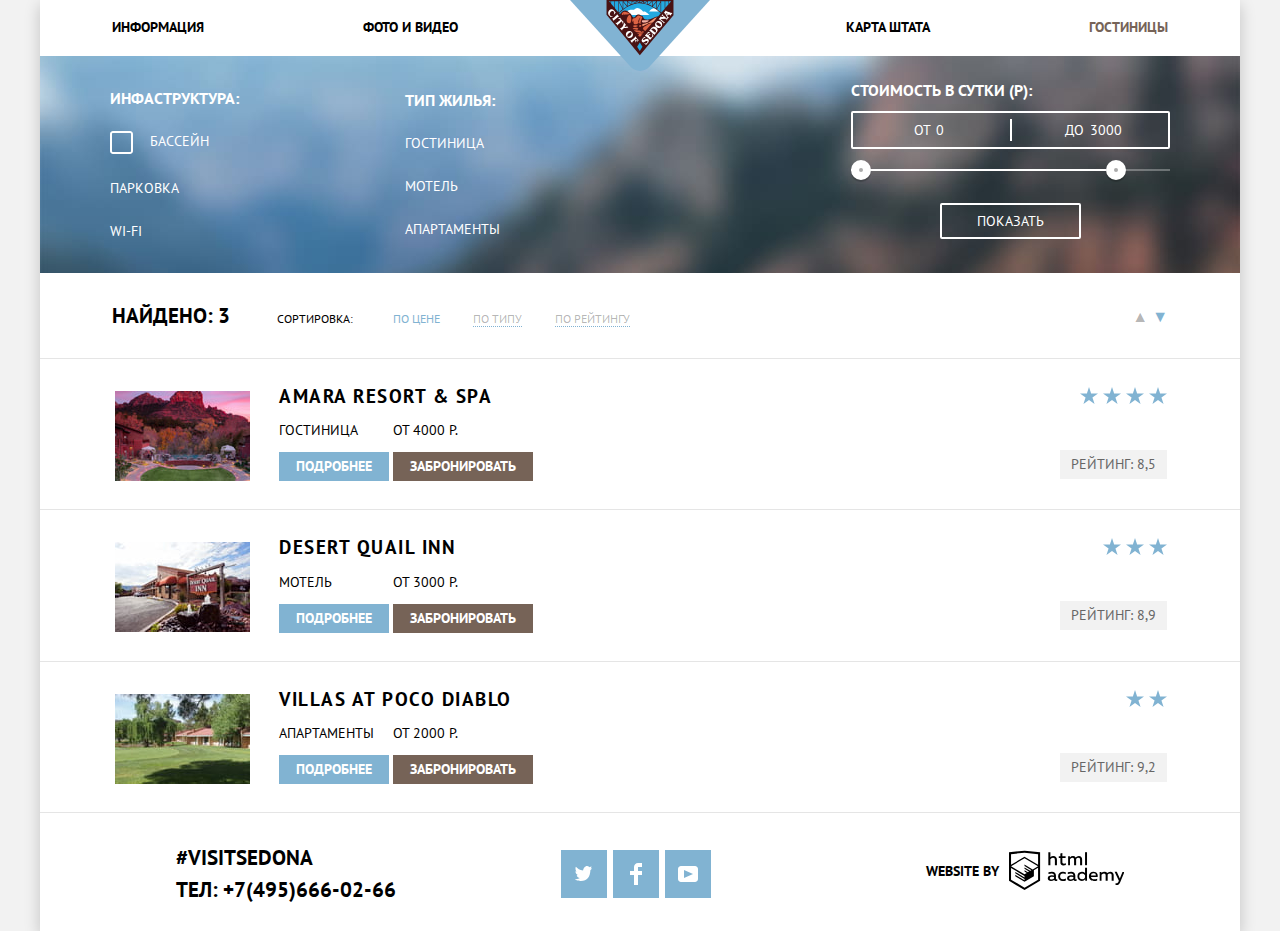
==== commit 5ceb5caa: "Правки 2 после 1-й отправкина защиту" ====
--- a/catalog.html
+++ b/catalog.html
@@ -31,9 +31,14 @@
             <div class="filter__item">
               <div>
                 <p class="filter__item_title">Инфаструктура:</p>
-                <input id="pool" type="checkbox" name="Бассейн" value="Бассейн"><label for="pool">Бассейн</label>
-                <input id="parking" type="checkbox" name="Парковка" value="Парковка"><label for="parking">Парковка</label>
-                <input id="wiFi" type="checkbox" name="wi-fi" value="wi-fi"><label for="wiFi">wi-fi</label>
+                <input id="pool" type="checkbox" name="Бассейн" value="Бассейн">
+                <label for="pool">
+                  <a class="checkbox-pool"></a>Бассейн
+                </label>
+                <input id="parking" type="checkbox" name="Парковка" value="Парковка">
+                <label for="parking">Парковка</label>
+                <input id="wiFi" type="checkbox" name="wi-fi" value="wi-fi">
+                <label for="wiFi">wi-fi</label>
               </div>
               <div>
                 <p class="filter__item_title">Тип жилья:</p>
@@ -84,7 +89,8 @@
                     <h3>Amara Resort & Spa</h3>
                   </a>
                   <p class="hotel-list__text">
-                    Гостиница <span>от 4000 р.</span>
+                    <span>Гостиница</span>
+                    <span>от 4000 р.</span>
                   </p>
                   <a class="button button-blue button-more-details" href="#">Подробнее</a>
                   <button class="button button-booking" type="button">Забронировать</button>
@@ -92,10 +98,10 @@
               </div>
               <div class="block-rating">
                 <div class="block-stars">
-                  <img src="img/star.svg" width="18" height="18" alt="star" />
-                  <img src="img/star.svg" width="18" height="18" alt="star" />
-                  <img src="img/star.svg" width="18" height="18" alt="star" />
-                  <img src="img/star.svg" width="18" height="18" alt="star" />
+                  <span class="star"></span>
+                  <span class="star"></span>
+                  <span class="star"></span>
+                  <span class="star"></span>
                 </div>
                 <p class="hotel-list__rating">Рейтинг: <span>8,5</span></p>
               </div>
@@ -108,7 +114,7 @@
                     <h3>Desert Quail Inn</h3>
                   </a>
                   <p class="hotel-list__text">
-                    Мотель
+                    <span>Мотель</span>
                     <span>от 3000 р.</span>
                   </p>
                   <a class="button button-blue button-more-details" href="#">Подробнее</a>
@@ -117,9 +123,9 @@
               </div>
               <div class="block-rating">
                 <div class="block-stars">
-                  <img src="img/star.svg" width="18" height="18" alt="star" />
-                  <img src="img/star.svg" width="18" height="18" alt="star" />
-                  <img src="img/star.svg" width="18" height="18" alt="star" />
+                  <span class="star"></span>
+                  <span class="star"></span>
+                  <span class="star"></span>
                 </div>
                 <p class="hotel-list__rating">Рейтинг: <span>8,9</span></p>
               </div>
@@ -132,7 +138,8 @@
                     <h3>Villas at Poco Diablo</h3>
                   </a>
                   <p class="hotel-list__text">
-                    Аппартаменты <span>от 2000 р.</span>
+                    <span>Апартаменты</span>
+                    <span>от 2000 р.</span>
                   </p>
                   <a class="button button-blue button-more-details" href="#">Подробнее</a>
                   <button class="button button-booking" type="button">Забронировать</button>
@@ -140,8 +147,8 @@
               </div>
               <div class="block-rating">
                 <div class="block-stars">
-                  <img src="img/star.svg" width="18" height="18" alt="star" />
-                  <img src="img/star.svg" width="18" height="18" alt="star" />
+                  <span class="star"></span>
+                  <span class="star"></span>
                 </div>
                 <p class="hotel-list__rating">Рейтинг: <span>9,2</span></p>
               </div>
--- a/css/style.css
+++ b/css/style.css
@@ -166,6 +166,7 @@
 
 .main-navigation a:focus {
   color: #b2b2b2;
+  outline: none;
 }
 
 .main-navigation a:active {
@@ -437,21 +438,28 @@
   align-items: center;
 }
 
-.arrival-date label::after,
-.departure-date label::after {
-  content: "";
+.calendar {
   position: absolute;
   top: 9px;
   right: 9px;
-  width: 22px;
-  height: 21px;
+  width: 23px;
+  height: 23px;
   background-image: url("../img/calendar.svg");
   background-repeat: no-repeat;
-  color: transparent;
-}
-
-.arrival-date input,
-.departure-date input {
+  cursor: pointer;
+}
+
+.calendar:hover {
+  background-image: url("../img/calendar-hover.svg");
+}
+
+.calendar:focus,
+.calendar:active {
+  background-image: url("../img/calendar-focus.svg");
+  outline: none;
+}
+
+.arrival-date input, .departure-date input {
   padding-right: 33px;
   width: 100%;
   max-width: 297px;
@@ -496,6 +504,14 @@
 .minus:hover,
 .plus:hover {
   cursor: pointer;
+  color: #000;
+}
+
+.minus:focus,
+.plus:focus,
+.minus:active,
+.plus:active {
+  color: #81b3d2;
 }
 
 .guests input {
@@ -520,6 +536,7 @@
   flex-wrap: wrap;
   min-height: 110px;
   padding: 8px 20px 0 20px;
+  overflow: hidden;
 }
 
 .main-footer__index {
@@ -632,6 +649,7 @@
 .social .twitter:focus,
 .social .twitter:active {
   background-image: url("../img/twitter-blue.svg");
+  outline: none;
 }
 
 .social .fb {
@@ -641,6 +659,7 @@
 .social .fb:focus,
 .social .fb:active {
   background-image: url("../img/facebook-blue.svg");
+  outline: none;
 }
 
 .social .youtube {
@@ -650,6 +669,7 @@
 .social .youtube:focus,
 .social .youtube:active {
   background-image: url("../img/youtube-blue.svg");
+  outline: none;
 }
 
 .make {
@@ -679,6 +699,7 @@
 .icon-htmlacademy:focus svg,
 .icon-htmlacademy:active svg {
   fill: #bdbbbc;
+  outline: none;
 }
 
 .svg-htmlacademy path,
@@ -822,7 +843,7 @@
   display: block;
 }
 
-.filter__item:first-child label::before {
+/*.filter__item:first-child label::before {
   content: "";
   color: #fff;
   display: inline-block;
@@ -849,6 +870,36 @@
 .filter__item:first-child input:disabled:checked + label::before {
   background-image: url("../img/checkbox-on-disable.svg");
   background-repeat: no-repeat;
+}*/
+
+.filter__item:first-child .checkbox-pool {
+  content: "";
+  color: #fff;
+  display: inline-block;
+  margin-right: 15px;
+  position: relative;
+  width: 25px;
+  height: 25px;
+  border: none;
+  vertical-align: top;
+  background-image: url("../img/checkbox-off.svg");
+  background-repeat: no-repeat;
+  cursor: pointer;
+}
+
+.filter__item:first-child input:checked + label .checkbox-pool {
+  background-image: url("../img/checkbox-on.svg");
+  background-repeat: no-repeat;
+}
+
+.filter__item:first-child input:disabled + label .checkbox-pool {
+  background-image: url("../img/checkbox-off-disable.svg");
+  background-repeat: no-repeat;
+}
+
+.filter__item:first-child input:disabled:checked + label .checkbox-pool {
+  background-image: url("../img/checkbox-on-disable.svg");
+  background-repeat: no-repeat;
 }
 
 .sorting {
@@ -903,6 +954,7 @@
 .arrow-block a:active {
   color: #81b3d2;
   border-bottom: none;
+  outline: none;
 }
 
 .arrow-block .active {
@@ -929,6 +981,7 @@
 .arrow-block a:focus,
 .arrow-block a:active {
   color: #81b3d2;
+  outline: none;
 }
 
 .hotel-list {
@@ -992,8 +1045,9 @@
   font-weight: normal;
 }
 
-.hotel-list__text span {
-  margin-left: 35px;
+.hotel-list__text span:first-child {
+  width: 110px;
+  display: inline-block;
 }
 
 .hotel-list__rating {
@@ -1003,7 +1057,7 @@
   text-align: center;
   background-color: #f2f2f2;
   max-width: 110px;
-  margin-top: 47px;
+  margin-top: 45px;
   margin-bottom: 0;
   padding: 4px 11px;
   font-weight: normal;
@@ -1013,17 +1067,27 @@
   max-width: 125px;
   display: flex;
   flex-flow: column;
+  justify-content: center;
 }
 
 .block-stars {
-  margin-top: 20px;
+  margin-top: 10px;
   display: flex;
   justify-content: flex-end;
   flex-wrap: wrap;
-}
-
-.block-stars img:not(:last-child) {
+  
+}
+
+.block-stars .star {
   margin-right: 5px;
+  background-image: url("../img/star.svg");
+  background-repeat: no-repeat;
+  height: 18px;
+  width: 18px;
+}
+
+.block-stars .star:last-child {
+  margin-right: 0;
 }
 
 /*стили для js*/
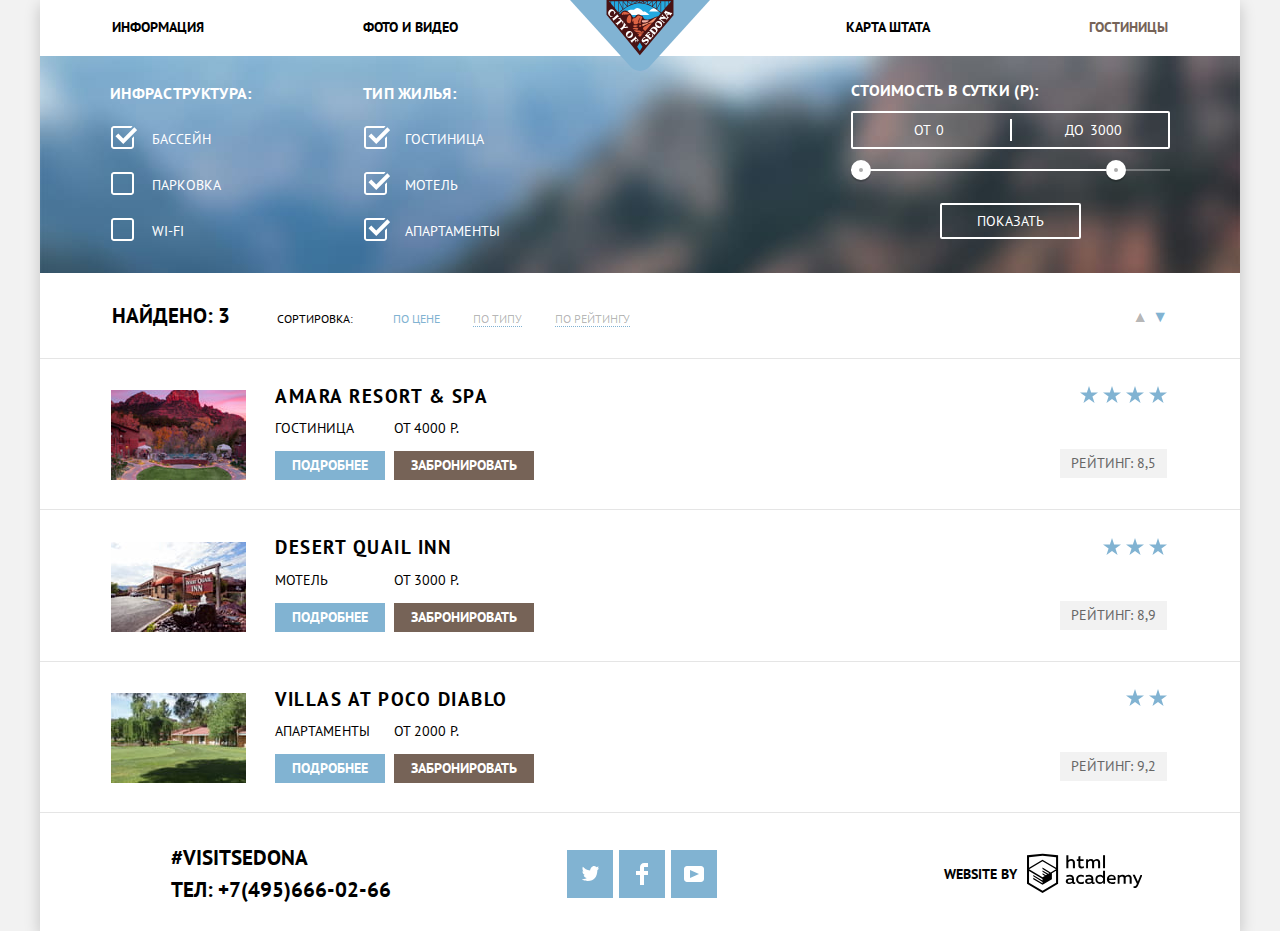
==== commit 9782d261: "внесены правки после первой защиты №2" ====
--- a/catalog.html
+++ b/catalog.html
@@ -5,7 +5,7 @@
     <title>Гостиницы города «Седона»</title>
     <link href="https://fonts.googleapis.com/css?family=PT+Sans:400,700&display=swap&subset=cyrillic" rel="stylesheet">
     <link rel="stylesheet" type="text/css" href="css/normalize.css" />
-    <link rel="stylesheet" type="text/css" href="css/style.css" />
+    <link rel="stylesheet" type="text/css" href="css/style.min.css" />
   </head>
   <body>
     <div class="white-background">
@@ -30,25 +30,26 @@
           <form class="filter" action="#" method="post">
             <div class="filter__item">
               <div>
-                <p class="filter__item_title">Инфаструктура:</p>
-                <input id="pool" type="checkbox" name="Бассейн" value="Бассейн">
-                <label for="pool">
-                  <a class="checkbox-pool"></a>Бассейн
-                </label>
-                <input id="parking" type="checkbox" name="Парковка" value="Парковка">
+                <p class="filter__item-title">Инфраструктура:</p>
+                <input checked class="visually-hidden" id="pool" type="checkbox" name="Бассейн" value="Бассейн">
+                <label for="pool">Бассейн</label>
+                <input class="visually-hidden" id="parking" type="checkbox" name="Парковка" value="Парковка">
                 <label for="parking">Парковка</label>
-                <input id="wiFi" type="checkbox" name="wi-fi" value="wi-fi">
+                <input class="visually-hidden" id="wiFi" type="checkbox" name="wi-fi" value="wi-fi">
                 <label for="wiFi">wi-fi</label>
               </div>
               <div>
-                <p class="filter__item_title">Тип жилья:</p>
-                <input id="hotel" type="checkbox" name="Гостиница" value="Гостиница"><label for="hotel">Гостиница</label>
-                <input id="motel" type="checkbox" name="Мотель" value="Мотель"><label for="motel">Мотель</label>
-                <input id="apartment" type="checkbox" name="Апартаменты" value="Апартаменты"><label for="apartment">Апартаменты</label>
+                <p class="filter__item-title">Тип жилья:</p>
+                <input checked class="visually-hidden" id="hotel" type="checkbox" name="Гостиница" value="Гостиница">
+                <label for="hotel">Гостиница</label>
+                <input checked class="visually-hidden" id="motel" type="checkbox" name="Мотель" value="Мотель">
+                <label for="motel">Мотель</label>
+                <input checked class="visually-hidden" id="apartment" type="checkbox" name="Апартаменты" value="Апартаменты">
+                <label for="apartment">Апартаменты</label>
               </div>
             </div>
             <div class="filter__item">
-              <p class="filter__item_title">Стоимость в сутки (р):</p>
+              <p class="filter__item-title">Стоимость в сутки (р):</p>
               <div class="price-controls">
                 <label class="min-price">от <input type="number" name="min-price" value="0" min="0" max="2999"></label>
                 <label class="max-price">до <input type="number" name="max-price" value="3000" min="1" max="3000"></label>
@@ -176,7 +177,7 @@
           </li>
         </ul>
         <p class="make">
-          <span>Website by</span>
+          <span class="make-by">Website by</span>
           <a class="icon-htmlacademy" href="https://htmlacademy.ru/intensive/htmlcss">
             <svg class="svg-htmlacademy" width="115" height="41" id="Layer_1" data-name="Layer 1" xmlns="http://www.w3.org/2000/svg" viewBox="0 0 113 39">
               <title>logo_name</title>
@@ -197,6 +198,6 @@
         </p>
       </footer>
     </div>
-    <script src="js/scripts.js"></script>
+    <script src="js/scripts.min.js"></script>
   </body>
 </html>
--- a/css/style.min.css
+++ b/css/style.min.css
@@ -0,0 +1 @@
+@keyframes bounce{0%{transform:translateY(-400px)}to{transform:translateY(0)}}body{margin:0;padding:0;font-family:"PT Sans","Arial",sans-serif;font-size:14px;line-height:21px;font-weight:700;color:#000;text-transform:uppercase;background-color:#f2f2f2;position:relative}a{text-decoration:none}img{max-width:100%;height:auto}.main-header{background-color:#fff;position:relative;z-index:1}.white-background{max-width:1200px;margin:0 auto;background-color:#fff;box-shadow:0 5px 15px 0 rgba(0,1,1,.2)}.visually-hidden{position:absolute;clip:rect(1px 1px 1px 1px);clip:rect(1px,1px,1px,1px);padding:0;border:0;height:1px;width:1px;overflow:hidden}.clear{clear:both}input{overflow:hidden}.button{font:inherit;text-align:center;color:#fff;vertical-align:middle;text-transform:uppercase;background-color:#766357;border:0;font-weight:700}.button:hover{background-color:#604e43;cursor:pointer}.button:active,.button:focus{background-color:#503e33;color:#857871;outline:0}.button-blue{background-color:#81b3d2}.button-blue:hover{background-color:#669ec0}.button-blue:active,.button-blue:focus{background-color:#5496bd;color:#7aadcb}.button-transparent{font-weight:400;background-color:transparent;color:#fff;border:solid 2px #fff;display:block;margin:0 auto 10px;padding:6px 35px;font-size:14px;line-height:20px;border-radius:2px;cursor:pointer}.button-transparent:active,.button-transparent:focus,.button-transparent:hover{background-color:#fff;color:#000}.button-big{font-size:21px;line-height:26px}.button-more-details{display:inline-block;margin:0 5px 5px 0;vertical-align:top}.button-booking,.button-more-details{padding:4px 17px;max-width:700px}.logo-block{position:absolute;top:0;left:0;right:0;margin:0 auto;display:block;max-width:140px}.main-navigation{font-size:inherit;line-height:26px;background-color:#fff}.main-navigation ul{list-style:none;margin:0;padding:0}.flex-block__between li:nth-child(2){padding-right:230px}.main-navigation a{color:#000;padding:14px 72px 16px;display:block}.main-navigation a:hover{color:#81b3d2}.main-navigation a:focus{color:#b2b2b2;outline:0}.main-navigation a:active,.navigation-active a{color:#766357}.greeting-header{background-color:#81b3d3;background-image:url(../img/background.jpg);background-position:top center;background-repeat:no-repeat;max-width:1200px;height:507px;background-size:cover;display:flex;align-items:center;justify-content:center;flex-wrap:wrap;position:relative}.greeting-header::after{content:"";background-image:url(../img/polygon.png);background-position:bottom center;background-repeat:no-repeat;width:1202px;height:60px;background-size:contain;bottom:-1px;position:absolute}.advantages{position:relative;z-index:5}.advantages h2,.advantages__text{text-align:center;line-height:26px}.advantages h2{font-size:inherit;font-weight:400;margin:27px auto 51px}.advantages__text{font-size:21px;max-width:440px;margin:61px auto 0;letter-spacing:.11px}.advantages-block{line-height:21px;text-align:center;color:#fff;font-family:inherit}.flex-block__between,.flex-block__center{display:flex;justify-content:center;flex-wrap:wrap;align-items:stretch}.flex-block__between{justify-content:space-between}.advantages-block h3{font-size:21px;line-height:21px;max-width:151px;margin:0 auto}.blue-back,.grey-back{max-width:400px;width:100%}.blue-back{background-color:#81b3d2;color:#fff;display:flex;align-items:center;justify-content:center;flex-direction:column;flex-wrap:wrap;padding:33px 0 50px}.grey-back{background-color:#eee;color:#000;padding:47px 0 58px}.advantages-block.grey-back p{max-width:261px}.blue-back h3,.grey-back h3{margin-bottom:25px}.advantages-block.grey-back>p:nth-child(2){margin-bottom:20px}.advantages-block.white-back h3{margin:0 auto 23px;background-position-x:center;background-repeat:no-repeat;padding-top:104px}.icon-house{background-image:url(../img/icon-house.svg)}.icon-burger{background-image:url(../img/icon-burger.svg)}.icon-gift{background-image:url(../img/icon-gift.svg)}.white-back{max-width:400px;width:100%;background-color:#fff;color:#000;padding:59px 0 81px}.blue-back p:nth-child(1){margin-bottom:18px}.advantages-block p{font-size:14px;font-weight:400;max-width:305px;margin:0 auto}.block-about .block-about__number{margin-bottom:20px}.hotel-search{background-color:#fff}.hotel-search__form-block{max-width:568px;margin:0 auto;position:relative;background:#fff}.hotel-search__form-block button{width:100%;padding:30px 0;z-index:5;position:relative}.hotel-search__subtitle,.hotel-search__text{text-align:center;margin:0 auto;background:#fff;z-index:5;position:relative}.hotel-search__subtitle{font-size:30px;line-height:36px;padding-top:50px}.hotel-search__text{font-size:inherit;line-height:23px;font-weight:400;padding:25px 0 48px}.hotel-search__form{background-color:#fff;max-width:458px;margin:0 auto;padding:54px 55px;box-shadow:0 7px 15px 0 rgba(0,1,1,.15);position:absolute;left:0;right:0;top:86px;z-index:4;transition:1.5s all}.hotel-search__form input[type=number]::-webkit-inner-spin-button,.hotel-search__form input[type=number]::-webkit-outer-spin-button{-webkit-appearance:none;margin:0}.hotel-search__form input[type=number]{-moz-appearance:textfield}.hotel-search__form input[type=number]:focus,.hotel-search__form input[type=number]:hover{-moz-appearance:date-input}.hotel-search__form p{display:flex;flex-wrap:wrap;justify-content:space-between;align-content:center;margin:0 0 29px}.hotel-search__form .guests{margin-bottom:53px}.hotel-search__form button{padding:17px 0 15px}.hotel-search__form input{background-color:#f2f2f2;border:solid 2px #f2f2f2;margin-left:21px;height:34px;font-size:14px;font-weight:700;line-height:26px;padding-left:13px}.arrival-date label,.departure-date label{width:100%;position:relative;letter-spacing:.1px;display:flex;flex-wrap:wrap;justify-content:space-between;align-items:center}.calendar{position:absolute;top:9px;right:9px;width:23px;height:23px;background-image:url(../img/calendar.svg);background-repeat:no-repeat;cursor:pointer}.calendar:hover{background-image:url(../img/calendar-hover.svg)}.calendar:active,.calendar:focus{background-image:url(../img/calendar-focus.svg);outline:0}.arrival-date input,.departure-date input{padding-right:33px;width:100%;max-width:297px;pointer-events:none;text-transform:uppercase}.hotel-search__form input:hover{background-color:#ebebeb;border:solid 2px #ebebeb}.hotel-search__form input:active,.hotel-search__form input:focus{background-color:#fff;border:solid 2px #e5e5e5;outline:0}.guests label{position:relative}.minus,.plus{position:absolute;color:#a9a9a9}.plus{font-size:27px}.minus{font-size:21px;top:7px;right:85px}.plus{top:8px;right:7px}.minus:hover,.plus:hover{cursor:pointer;color:#000}.minus:active,.minus:focus,.plus:active,.plus:focus{color:#81b3d2}.guests input{max-width:112px;margin-left:38px;text-align:center;padding:0 30px;box-sizing:border-box;height:38px}.children input{margin-left:25px}.main-footer{background-color:rgba(255,255,255,.9);display:flex;justify-content:space-around;align-items:center;flex-wrap:wrap;min-height:110px;padding:8px 20px 0;overflow:hidden}.main-footer__index{position:absolute;left:0;right:0;width:100%;max-width:1200px;margin:0 auto;bottom:0;padding:0;min-height:128px;z-index:3}.map,.map iframe{position:relative}.map iframe{z-index:2;border:0}.map img{position:absolute;top:0;left:0;z-index:1;max-height:570px}.main-footer__catalog{min-height:122px}.footer__hashtag{margin:-4px 0 6px 26px}.main-footer__index .footer__hashtag{margin:-4px 0 6px 36px}.main-footer__index .footer__phone{margin:0 0 0 36px}.footer__block-phone{font-size:21px;line-height:26px;max-width:300px}.footer__phone{margin:0 0 0 26px}.footer__phone a{color:#000}.footer__phone a:hover{color:#81b3d2}.footer__phone a:active,.footer__phone a:focus{color:#bdbbbc;outline:0}.social,.social a{display:flex;align-items:center}.social{padding:0 56px 0 0;max-width:160px;margin:0;justify-content:space-between;flex-wrap:wrap}.social li{width:46px;height:48px;background:#81b3d2;margin:0 0 5px 6px;list-style-type:none;background-repeat:no-repeat;background-position-x:center;background-position-y:center}.social a{justify-content:center;height:100%}.social li:hover{background-color:#669ec0}.social li:active,.social li:focus{background-color:#5496bd;outline:0}.social .twitter{background-image:url(../img/twitter.svg)}.social .twitter:active,.social .twitter:focus{background-image:url(../img/twitter-blue.svg);outline:0}.social .fb{background-image:url(../img/facebook.svg)}.social .fb:active,.social .fb:focus{background-image:url(../img/facebook-blue.svg);outline:0}.social .youtube{background-image:url(../img/youtube.svg)}.social .youtube:active,.social .youtube:focus{background-image:url(../img/youtube-blue.svg);outline:0}.make{font-size:inherit;line-height:12px;text-align:center;max-width:220px;display:flex;flex-wrap:wrap;align-items:center;margin-top:10px;margin-right:-7px}.main-footer__index .make{margin:0 15px 0 0}.make-by{margin-right:10px}.main-footer__index .make-by{margin-right:6px}.icon-htmlacademy{vertical-align:middle}.icon-htmlacademy:hover svg{fill:#81b3d2}.icon-htmlacademy:active svg,.icon-htmlacademy:focus svg{fill:#bdbbbc;outline:0}.svg-htmlacademy path,.svg-htmlacademy rect{fill:inherit}.filter{background-color:#709cc3;background-image:url(../img/filter-background.jpg);background-repeat:no-repeat;color:#fff;display:flex;justify-content:space-between;align-items:center;flex-wrap:wrap;min-height:217px;padding:0 70px}.filter__item:first-child{display:flex;justify-content:space-between;align-items:center;flex-wrap:wrap;min-width:390px}.filter__item:last-child{min-width:319px}.filter__item:last-child .filter__item-title{margin:0 0 10px}.filter__item-title{font-size:16px;line-height:21px;margin:17px 0 21px;letter-spacing:.3px}.price-controls{position:relative;height:34px;margin-bottom:20px;font-size:0;border:solid 2px #fff;border-radius:2px}.price-controls::after{content:"";position:absolute;top:50%;left:50%;width:2px;height:22px;background:#fff;transform:translate(-50%,-50%)}.price-controls label{display:inline-block;font-size:14px;line-height:33px;vertical-align:top;cursor:pointer;font-weight:400}.price-controls .max-price,.price-controls .min-price{width:90px;padding-left:61px}.price-controls input{width:50px;margin:0;color:inherit;font:inherit;background:0 0;border:0}.range-controls{position:relative;margin-bottom:32px}.range-controls .scale{height:2px;background:rgba(255,255,255,.3)}.range-controls .bar{width:80%;height:2px;background:#fff}.range-toggle{position:absolute;top:-9px;width:4px;height:4px;background:#ababab;border:8px solid #fff;border-radius:50%;box-shadow:0 2px 1px 0 rgba(0,1,1,.2);cursor:pointer}.range-toggle:hover{border:10px solid #fff;top:-11px}.range-toggle-min{left:0}.range-toggle-max{left:80%}.filter__item:first-child label{font-size:14px;line-height:21px;font-weight:400;cursor:default;padding:0 0 21px;vertical-align:middle;display:block}.filter__item:first-child .checkbox-pool:focus{outline:auto}.filter__item:first-child label::before{content:"";color:#fff;display:inline-block;margin-right:15px;position:relative;width:25px;height:23px;vertical-align:bottom;background-image:url(../img/checkbox-off.svg);background-repeat:no-repeat;border:1px solid transparent}.filter__item:first-child input:focus+label::before{outline:auto;border:1px solid #000}.filter__item:first-child input:checked+label::before{background-image:url(../img/checkbox-on.svg);background-repeat:no-repeat}.filter__item:first-child input:disabled+label::before{background-image:url(../img/checkbox-off-disable.svg);background-repeat:no-repeat}.filter__item:first-child input:disabled:checked+label::before{background-image:url(../img/checkbox-on-disable.svg);background-repeat:no-repeat}.found-block,.sorting{display:flex;flex-wrap:wrap}.sorting{justify-content:space-between;padding:30px 72px 26px}.found-block{align-items:baseline;max-width:1000px}.found-block__found{font-size:21px;line-height:26px;color:#000;margin-right:47px}.found-block__title{font-size:12px;line-height:18px;color:#000;font-weight:400;margin-right:40px}.arrow-block a,.found-block a{color:rgba(0,0,0,.3);line-height:14px;font-weight:400}.found-block a{font-size:12px;border-bottom:1px dotted #81b3d2;margin:0 33px 5px 0}.arrow-block a{font-size:16px;margin:0;display:inline-block;vertical-align:sub;border:0}.found-block a:focus{color:#81b3d2;border-bottom:none;outline:0}.arrow-block a:active{border-bottom:none}.found-block a:hover{color:#81b3d2;border-bottom:1px dotted #81b3d2}.arrow-block a:hover,.found-block a:active{border-bottom:none;color:#000}.arrow-block .active,.found-block .active{border-bottom:none;color:#81b3d2}.arrow-block a:active,.arrow-block a:focus{color:#81b3d2;outline:0}.hotel-list{padding:0;margin:0}.hotel-list li{border-bottom:1px solid #e5e5e5;list-style:none;display:flex;justify-content:space-between;flex-wrap:wrap;padding:10px 73px 24px 71px}.hotel-list li:first-child{border-top:1px solid #e5e5e5}.hotel-list__title{font-size:16px;line-height:16px;color:#000;display:block;letter-spacing:1.5px}.hotel-list__title:hover{color:#81b3d2}.hotel-list__title:active,.hotel-list__title:focus{color:rgba(0,0,0,.3);outline:0}.hotel-list__about{display:flex;align-items:center;justify-content:space-between;flex-wrap:wrap;max-width:890px}.hotel-list__about img{margin-top:16px;max-width:135px;max-height:90px}.hotel-list__about div{margin-left:29px;max-width:700px}.hotel-list__text{font-size:14px;line-height:13px;font-weight:400;margin-bottom:16px}.hotel-list__text span:first-child{width:115px;display:inline-block}.hotel-list__rating{color:#666;font-size:inherit;line-height:inherit;text-align:center;background-color:#f2f2f2;max-width:110px;margin:45px 0 0;padding:4px 11px;font-weight:400}.block-rating{max-width:125px;display:flex;flex-flow:column;justify-content:center}.block-stars{margin-top:10px;display:flex;justify-content:flex-end;flex-wrap:wrap}.block-stars .star{margin-right:5px;background-image:url(../img/star.svg);background-repeat:no-repeat;height:18px;width:18px}.block-stars .star:last-child{margin-right:0}.open{-webkit-animation:bounce 1.5s;animation:bounce 1.5s}.close{top:-400px}input.error{border-color:red}@media all and (-ms-high-contrast:none),(-ms-high-contrast:active){.logo-block{margin-left:-70px;left:50%}.greeting-header::after{left:-1.33px}.greeting-header{height:508px}.price-controls label{line-height:28px}.main-footer{height:110px}.arrival-date input,.departure-date input{max-width:295px}}
